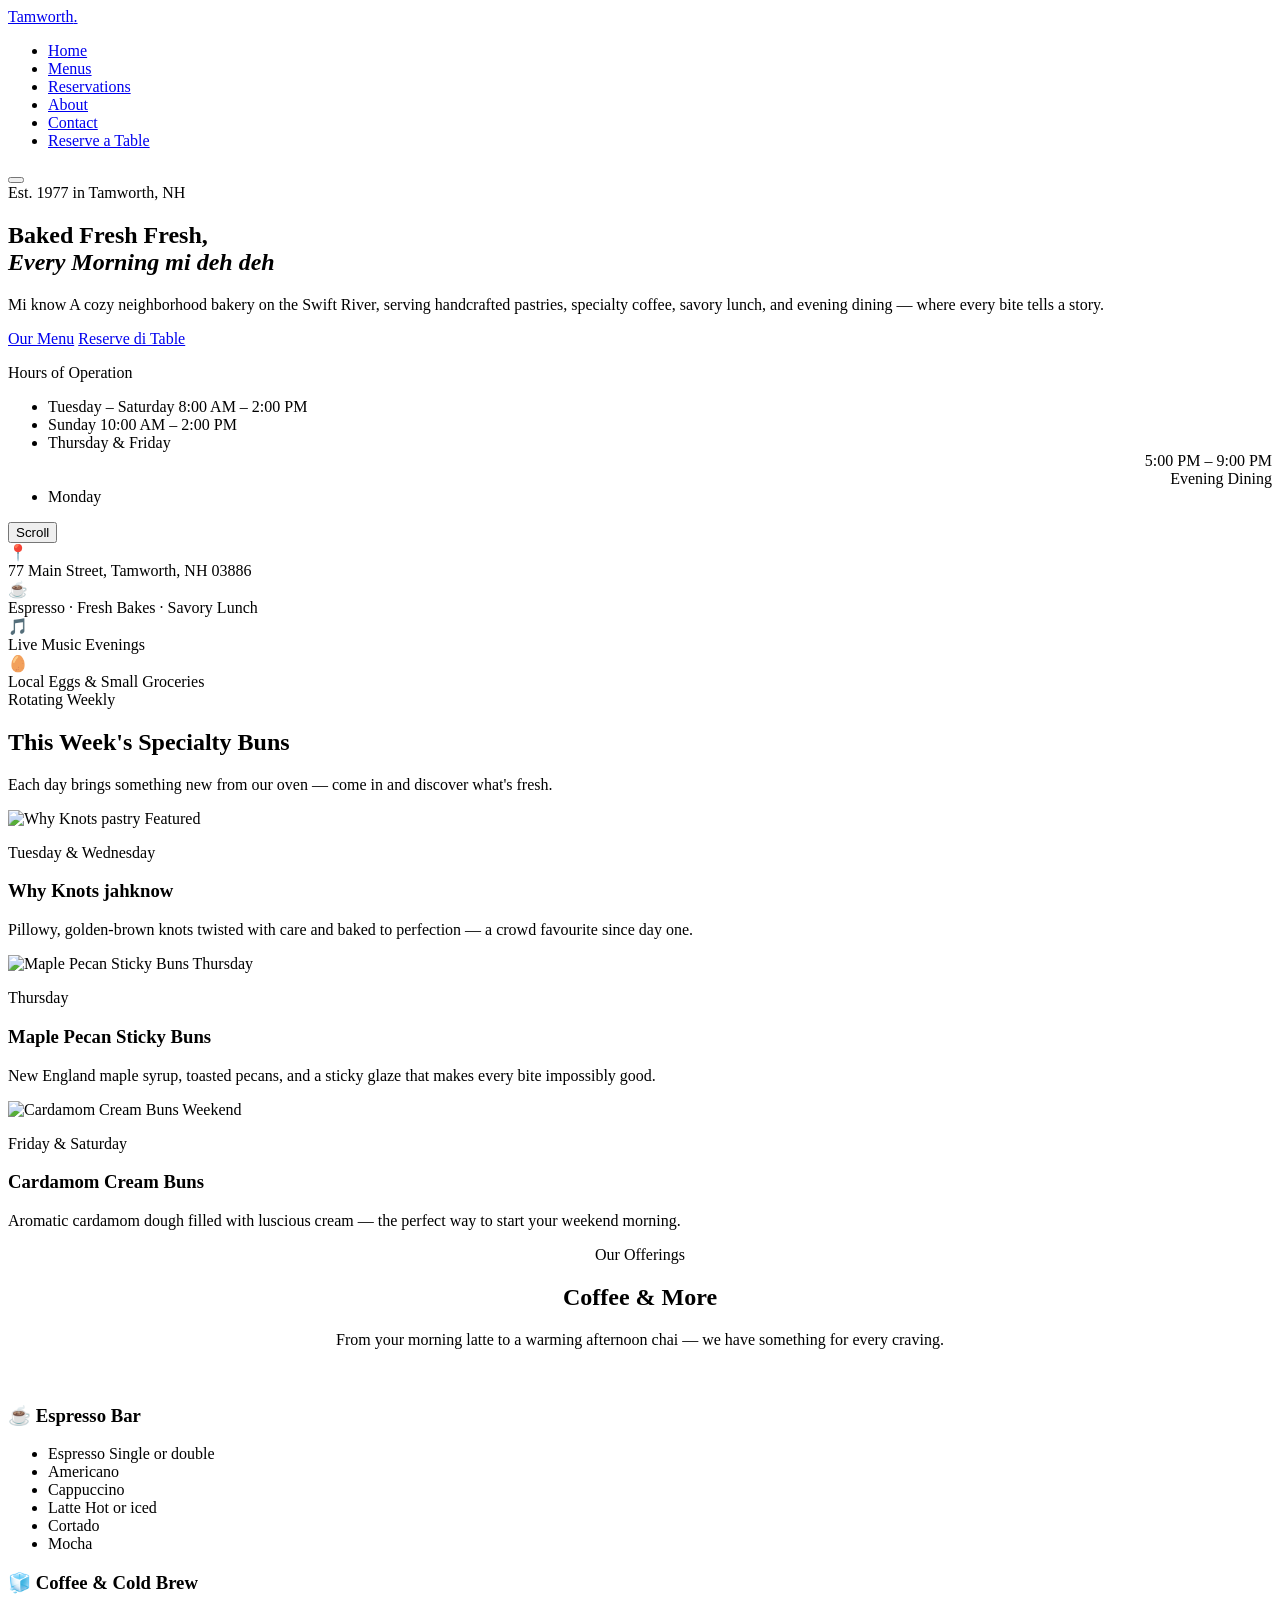
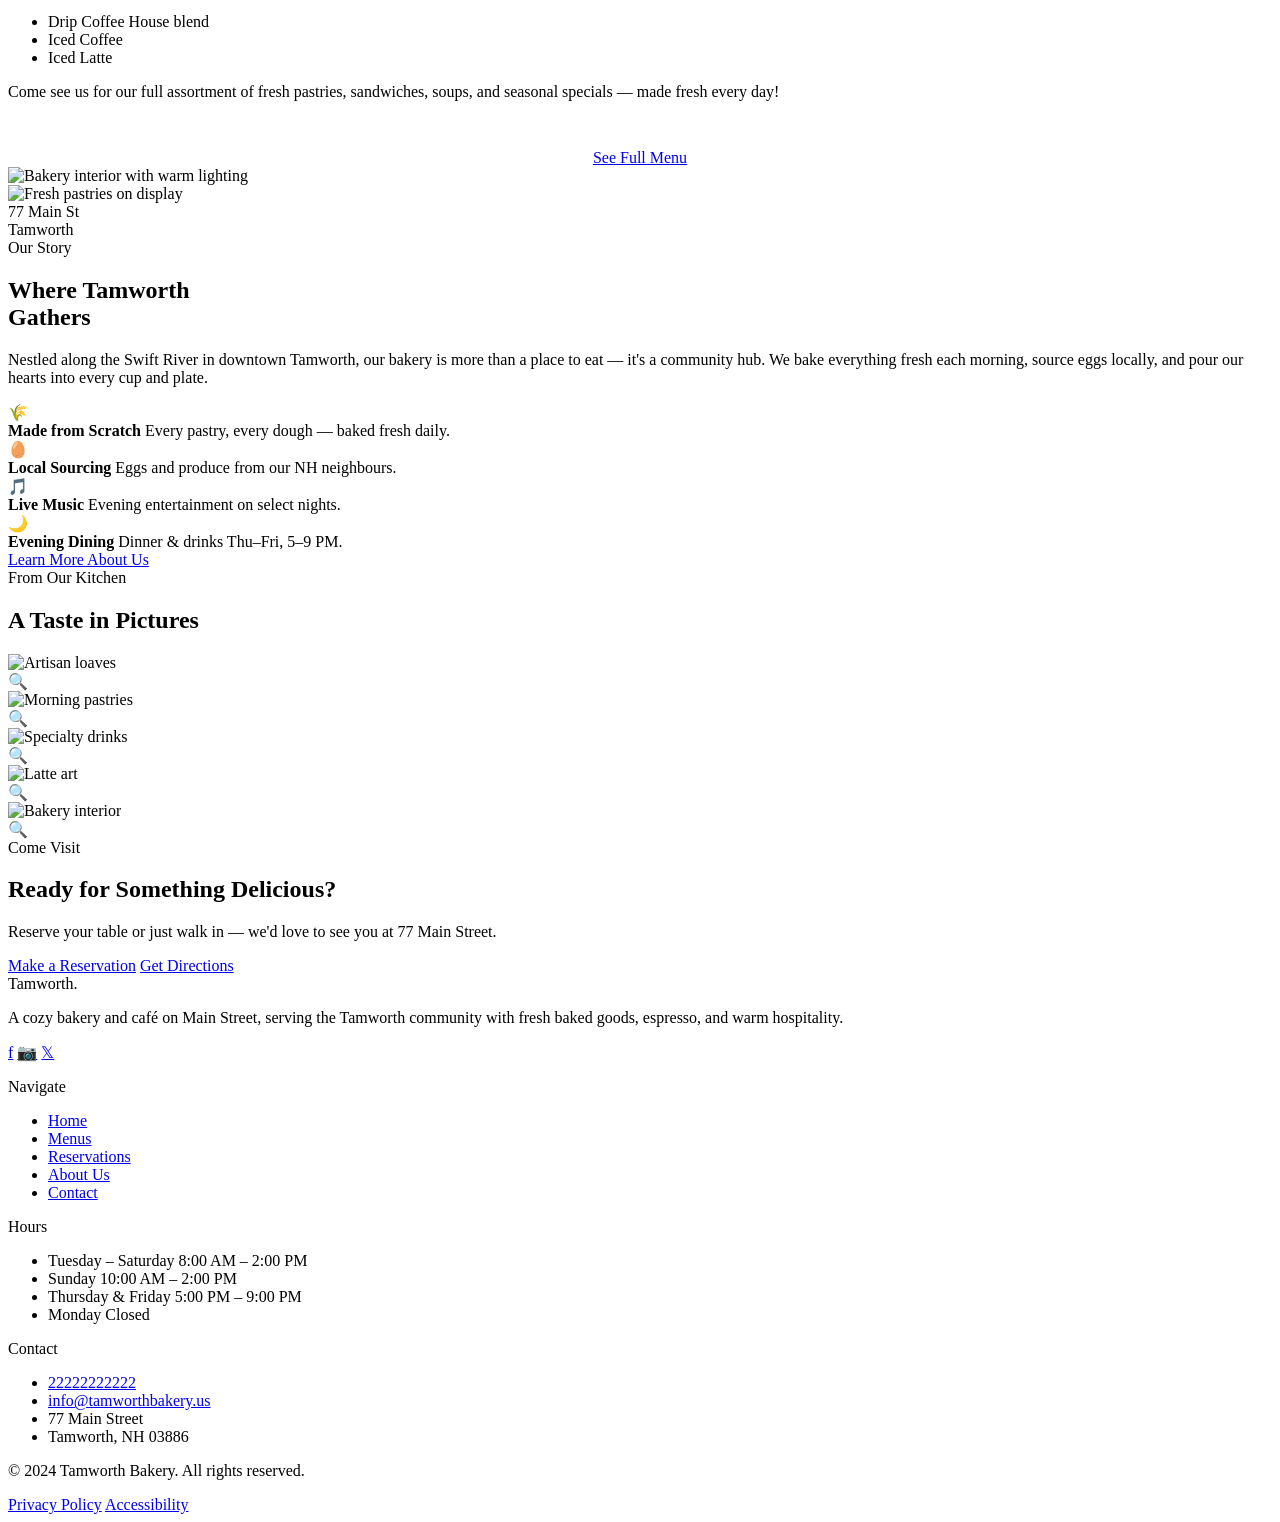
==== index.html @ b8018b5d "Publish 2026-03-13 02:23 UTC" ====
<!DOCTYPE html>
<html lang="en">
<head>
  <meta charset="UTF-8" />
  <meta name="viewport" content="width=device-width, initial-scale=1.0" />
  <meta name="description" content="Fresh baked goods, espresso, and savory lunch in the heart of Tamworth, NH. Open Tue–Sun." />
  <meta name="theme-color" content="#2C1810" />
  <meta property="og:title" content="Tamworth Bakery" />
  <meta property="og:description" content="Fresh baked goods, espresso, and savory lunch in the heart of Tamworth, NH. Open Tue–Sun." />
  <meta property="og:type" content="website" />
  
  <title>Tamworth Bakery — Fresh Baked, Made with Love</title>
  <link rel="stylesheet" href="css/style.css" />
  <style>
    :root {
      --color-primary: #2C1810;
      --color-bg-dark: #2C1810;
      --color-accent: #C8865A;
      --color-accent-light: #C8865A;
    }
  </style>
  <script type="application/ld+json">
  {
    "@context": "https://schema.org",
    "@type": "LocalBusiness",
    "name": "Tamworth Bakery",
    "description": "Fresh baked goods, espresso, and savory lunch in the heart of Tamworth, NH. Open Tue–Sun.",
    "address": {
      "@type": "PostalAddress",
      "streetAddress": "77 Main Street",
      "addressLocality": "Tamworth, NH 03886"
    },
    "telephone": "",
    "email": "info@tamworthbakery.us",
    "url": ""
  }
  </script>
  <link rel="preconnect" href="https://fonts.googleapis.com" />
  <link rel="preconnect" href="https://fonts.gstatic.com" crossorigin />
  
  
</head>
<body>

    <nav class="nav " aria-label="Main navigation">
    <div class="nav-inner">
      <a href="index.html" class="nav-logo">Tamworth<span>.</span></a>
      <ul class="nav-links" role="list">
        <li><a href="index.html"         class="nav-link active">Home</a></li>
        <li><a href="menus.html"         class="nav-link ">Menus</a></li>
        <li><a href="reservations.html"  class="nav-link ">Reservations</a></li>
        <li><a href="about.html"         class="nav-link ">About</a></li>
        <li><a href="contact.html"       class="nav-link ">Contact</a></li>
        <li><a href="reservations.html"  class="nav-link nav-cta">Reserve a Table</a></li>
      </ul>
      <button class="nav-hamburger" aria-label="Toggle menu" aria-expanded="false">
        <span></span><span></span><span></span>
      </button>
    </div>
  </nav>

  

  <!-- ── Hero ── -->
  <section class="hero" aria-label="Welcome">
    <div class="hero-bg" role="img" aria-label="Tamworth Bakery exterior on Main Street" style="background-image:url('/site/tamworth-bakery/images/hero-b66fc95a6263429b82e86c29fcbdac16.jpg')"></div>
    <div class="hero-content">
      <div class="hero-text">
        <div class="hero-eyebrow">
          <span class="hero-eyebrow-line"></span>
          <span class="hero-eyebrow-text">Est. 1977 in Tamworth, NH</span>
        </div>
        <h1 class="hero-title">
          Baked Fresh Fresh,<br><em>Every Morning mi deh deh </em>
        </h1>
        <p class="hero-desc">
          Mi know A cozy neighborhood bakery on the Swift River, serving handcrafted pastries, specialty coffee, savory lunch, and evening dining — where every bite tells a story.
        </p>
        <div class="hero-actions">
          <a href="menus.html" class="btn btn-primary"> Our Menu</a>
          <a href="reservations.html" class="btn btn-light">Reserve di Table</a>
        </div>
      </div>

      <!-- Hours Card -->
      <div class="hero-card">
        <p class="hero-card-title">Hours of Operation</p>
        <ul class="hours-list">
          
          <li class="hours-item">
            <span class="hours-day">Tuesday – Saturday</span>
            
            <span class="hours-time">8:00 AM – 2:00 PM</span>
            
          </li>
          
          <li class="hours-item">
            <span class="hours-day">Sunday</span>
            
            <span class="hours-time">10:00 AM – 2:00 PM</span>
            
          </li>
          
          <li class="hours-item">
            <span class="hours-day">Thursday &amp; Friday</span>
            
            <div style="text-align:right">
              <span class="hours-time">5:00 PM – 9:00 PM</span><br>
              <span class="hours-tag">Evening Dining</span>
            </div>
            
          </li>
          
          <li class="hours-item">
            <span class="hours-day">Monday</span>
            
            <span class="hours-time" style="color:rgba(255,255,255,.4)">Closed</span>
            
          </li>
          
        </ul>
      </div>
    </div>

    <button class="hero-scroll" aria-label="Scroll down">
      <span class="hero-scroll-line"></span>
      <span>Scroll</span>
    </button>
  </section>

  <!-- ── Info Strip ── -->
  <div class="about-strip" id="about-strip">
    <div class="about-strip-inner">
      
      <div class="about-strip-item">
        <div class="about-strip-icon">📍</div>
        <span>77 Main Street, Tamworth, NH 03886</span>
      </div>
      <div class="about-strip-divider"></div>
      
      <div class="about-strip-item">
        <div class="about-strip-icon">☕</div>
        <span>Espresso · Fresh Bakes · Savory Lunch</span>
      </div>
      <div class="about-strip-divider"></div>
      
      <div class="about-strip-item">
        <div class="about-strip-icon">🎵</div>
        <span>Live Music Evenings</span>
      </div>
      <div class="about-strip-divider"></div>
      
      <div class="about-strip-item">
        <div class="about-strip-icon">🥚</div>
        <span>Local Eggs &amp; Small Groceries</span>
      </div>
      
      
    </div>
  </div>

  <!-- ── Weekly Specials ── -->
  <section class="section specials">
    <div class="container">
      <div class="specials-header fade-up">
        <span class="section-label">Rotating Weekly</span>
        <h2 class="section-title">This Week's Specialty Buns</h2>
        <p class="section-subtitle">Each day brings something new from our oven — come in and discover what's fresh.</p>
      </div>
      <div class="specials-grid">
        
        <div class="special-card fade-up delay-1">
          <div class="special-card-img">
            <img
              src="images/gallery2.jpg"
              alt="Why Knots pastry"
              loading="lazy"
            />
            <span class="special-card-tag">Featured</span>
          </div>
          <div class="special-card-body">
            <p class="special-card-day">Tuesday &amp; Wednesday</p>
            <h3 class="special-card-name">Why Knots jahknow</h3>
            <p class="special-card-desc">Pillowy, golden-brown knots twisted with care and baked to perfection — a crowd favourite since day one.</p>
          </div>
        </div>
        
        <div class="special-card fade-up delay-2">
          <div class="special-card-img">
            <img
              src="images/gallery3.jpg"
              alt="Maple Pecan Sticky Buns"
              loading="lazy"
            />
            <span class="special-card-tag">Thursday</span>
          </div>
          <div class="special-card-body">
            <p class="special-card-day">Thursday</p>
            <h3 class="special-card-name">Maple Pecan Sticky Buns</h3>
            <p class="special-card-desc">New England maple syrup, toasted pecans, and a sticky glaze that makes every bite impossibly good.</p>
          </div>
        </div>
        
        <div class="special-card fade-up delay-3">
          <div class="special-card-img">
            <img
              src="images/gallery4.jpg"
              alt="Cardamom Cream Buns"
              loading="lazy"
            />
            <span class="special-card-tag">Weekend</span>
          </div>
          <div class="special-card-body">
            <p class="special-card-day">Friday &amp; Saturday</p>
            <h3 class="special-card-name">Cardamom Cream Buns</h3>
            <p class="special-card-desc">Aromatic cardamom dough filled with luscious cream — the perfect way to start your weekend morning.</p>
          </div>
        </div>
        
      </div>
    </div>
  </section>

  <!-- ── Menu Preview ── -->
  <section class="section menu-section">
    <div class="container">
      <div class="fade-up" style="text-align:center;margin-bottom:56px">
        <span class="section-label">Our Offerings</span>
        <h2 class="section-title">Coffee &amp; More</h2>
        <p class="section-subtitle" style="margin:0 auto">From your morning latte to a warming afternoon chai — we have something for every craving.</p>
      </div>
      <div class="menu-grid">
        
        <div class="fade-up delay-1">
          <h3 class="menu-col-title">☕ Espresso Bar</h3>
          <ul class="menu-items">
            
            <li class="menu-item">
              <span class="menu-item-dot"></span>
              <span class="menu-item-name">Espresso</span>
              <span class="menu-item-note">Single or double</span>
            </li>
            
            <li class="menu-item">
              <span class="menu-item-dot"></span>
              <span class="menu-item-name">Americano</span>
              
            </li>
            
            <li class="menu-item">
              <span class="menu-item-dot"></span>
              <span class="menu-item-name">Cappuccino</span>
              
            </li>
            
            <li class="menu-item">
              <span class="menu-item-dot"></span>
              <span class="menu-item-name">Latte</span>
              <span class="menu-item-note">Hot or iced</span>
            </li>
            
            <li class="menu-item">
              <span class="menu-item-dot"></span>
              <span class="menu-item-name">Cortado</span>
              
            </li>
            
            <li class="menu-item">
              <span class="menu-item-dot"></span>
              <span class="menu-item-name">Mocha</span>
              
            </li>
            
          </ul>
          
        </div>
        
        <div class="fade-up delay-2">
          <h3 class="menu-col-title">🧊 Coffee &amp; Cold Brew</h3>
          <ul class="menu-items">
            
            <li class="menu-item">
              <span class="menu-item-dot"></span>
              <span class="menu-item-name">Drip Coffee</span>
              <span class="menu-item-note">House blend</span>
            </li>
            
            <li class="menu-item">
              <span class="menu-item-dot"></span>
              <span class="menu-item-name">Iced Coffee</span>
              
            </li>
            
            <li class="menu-item">
              <span class="menu-item-dot"></span>
              <span class="menu-item-name">Iced Latte</span>
              
            </li>
            
          </ul>
          
          <div class="menu-note">
            Come see us for our full assortment of fresh pastries, sandwiches, soups, and seasonal specials — made fresh every day!
          </div>
          
        </div>
        
      </div>
      <div style="text-align:center;margin-top:48px" class="fade-up">
        <a href="menus.html" class="btn btn-outline">See Full Menu</a>
      </div>
    </div>
  </section>

  <!-- ── About Preview ── -->
  <section class="section about-section">
    <div class="container">
      <div class="about-layout">
        <div class="about-images fade-up">
          <div class="about-img-main">
            <img
              src="images/about_hero.jpg"
              alt="Bakery interior with warm lighting"
              loading="lazy"
            />
          </div>
          <div class="about-img-secondary">
            <img
              src="images/menus_hero.jpg"
              alt="Fresh pastries on display"
              loading="lazy"
            />
          </div>
          <div class="about-img-badge" aria-hidden="true">
            <span class="about-img-badge-num">77</span>
            <span class="about-img-badge-text">Main St<br>Tamworth</span>
          </div>
        </div>

        <div class="about-text fade-up delay-2">
          <span class="section-label">Our Story</span>
          <h2 class="section-title">Where Tamworth<br>Gathers</h2>
          <p class="section-subtitle">
            Nestled along the Swift River in downtown Tamworth, our bakery is more than a place to eat — it's a community hub. We bake everything fresh each morning, source eggs locally, and pour our hearts into every cup and plate.
          </p>
          <div class="about-features">
            <div class="about-feature">
              <div class="about-feature-icon">🌾</div>
              <div class="about-feature-text">
                <strong>Made from Scratch</strong>
                Every pastry, every dough — baked fresh daily.
              </div>
            </div>
            <div class="about-feature">
              <div class="about-feature-icon">🥚</div>
              <div class="about-feature-text">
                <strong>Local Sourcing</strong>
                Eggs and produce from our NH neighbours.
              </div>
            </div>
            <div class="about-feature">
              <div class="about-feature-icon">🎵</div>
              <div class="about-feature-text">
                <strong>Live Music</strong>
                Evening entertainment on select nights.
              </div>
            </div>
            <div class="about-feature">
              <div class="about-feature-icon">🌙</div>
              <div class="about-feature-text">
                <strong>Evening Dining</strong>
                Dinner &amp; drinks Thu–Fri, 5–9 PM.
              </div>
            </div>
          </div>
          <a href="about.html" class="btn btn-primary">Learn More About Us</a>
        </div>
      </div>
    </div>
  </section>

  <!-- ── Gallery ── -->
  <section class="gallery-section">
    <div class="container">
      <div class="gallery-header fade-up">
        <span class="section-label">From Our Kitchen</span>
        <h2 class="section-title">A Taste in Pictures</h2>
      </div>
      <div class="gallery-grid fade-up delay-1">
        
        <div class="gallery-item">
          <img src="images/hero.jpg" alt="Artisan loaves" loading="lazy" />
          <div class="gallery-item-overlay">🔍</div>
        </div>
        
        <div class="gallery-item">
          <img src="images/gallery1.jpg" alt="Morning pastries" loading="lazy" />
          <div class="gallery-item-overlay">🔍</div>
        </div>
        
        <div class="gallery-item">
          <img src="images/gallery5.jpg" alt="Specialty drinks" loading="lazy" />
          <div class="gallery-item-overlay">🔍</div>
        </div>
        
        <div class="gallery-item">
          <img src="images/gallery6.jpg" alt="Latte art" loading="lazy" />
          <div class="gallery-item-overlay">🔍</div>
        </div>
        
        <div class="gallery-item">
          <img src="images/about_hero.jpg" alt="Bakery interior" loading="lazy" />
          <div class="gallery-item-overlay">🔍</div>
        </div>
        
      </div>
    </div>
  </section>

  <!-- ── CTA Banner ── -->
  <section class="cta-banner">
    <div class="container cta-banner-inner">
      <span class="section-label">Come Visit</span>
      <h2 class="cta-banner-title">Ready for Something Delicious?</h2>
      <p class="cta-banner-sub">Reserve your table or just walk in — we'd love to see you at 77 Main Street.</p>
      <div class="cta-actions">
        <a href="reservations.html" class="btn btn-primary">Make a Reservation</a>
        <a href="contact.html" class="btn btn-light">Get Directions</a>
      </div>
    </div>
  </section>



    <footer class="footer" aria-label="Site footer">
    <div class="container">
      <div class="footer-grid">
        <div class="footer-brand">
          <div class="footer-logo">Tamworth<span>.</span></div>
          <p class="footer-tagline">A cozy bakery and café on Main Street, serving the Tamworth community with fresh baked goods, espresso, and warm hospitality.</p>
          <div class="social-links">
            <a href="#" class="social-link" aria-label="Facebook">f</a>
            <a href="#" class="social-link" aria-label="Instagram">📷</a>
            <a href="#" class="social-link" aria-label="Twitter/X">𝕏</a>
          </div>
        </div>
        <div>
          <p class="footer-col-title">Navigate</p>
          <ul class="footer-links">
            <li><a href="index.html"       class="footer-link">Home</a></li>
            <li><a href="menus.html"       class="footer-link">Menus</a></li>
            <li><a href="reservations.html" class="footer-link">Reservations</a></li>
            <li><a href="about.html"       class="footer-link">About Us</a></li>
            <li><a href="contact.html"     class="footer-link">Contact</a></li>
          </ul>
        </div>
        <div>
          <p class="footer-col-title">Hours</p>
          <ul class="footer-hours-list">
            
            <li class="footer-hours-item">
              <span class="footer-hours-day">Tuesday – Saturday</span>
              <span class="footer-hours-time">8:00 AM – 2:00 PM</span>
            </li>
            
            <li class="footer-hours-item">
              <span class="footer-hours-day">Sunday</span>
              <span class="footer-hours-time">10:00 AM – 2:00 PM</span>
            </li>
            
            <li class="footer-hours-item">
              <span class="footer-hours-day">Thursday &amp; Friday</span>
              <span class="footer-hours-time">5:00 PM – 9:00 PM</span>
            </li>
            
            <li class="footer-hours-item">
              <span class="footer-hours-day">Monday</span>
              <span class="footer-hours-time">Closed</span>
            </li>
            
          </ul>
        </div>
        <div>
          <p class="footer-col-title">Contact</p>
          <ul class="footer-links">
            <li><a href="tel:" class="footer-link">22222222222</a></li>
            <li><a href="mailto:info@tamworthbakery.us" class="footer-link">info@tamworthbakery.us</a></li>
            <li><span class="footer-link" style="cursor:default">77 Main Street</span></li>
            <li><span class="footer-link" style="cursor:default">Tamworth, NH 03886</span></li>
          </ul>
        </div>
      </div>
      <div class="footer-bottom">
        <p class="footer-copy">&copy; 2024 Tamworth Bakery. All rights reserved.</p>
        <div class="footer-bottom-links">
          <a href="#" class="footer-bottom-link">Privacy Policy</a>
          <a href="#" class="footer-bottom-link">Accessibility</a>
        </div>
      </div>
    </div>
  </footer>

  <script src="js/main.js" defer></script>
</body>
</html>
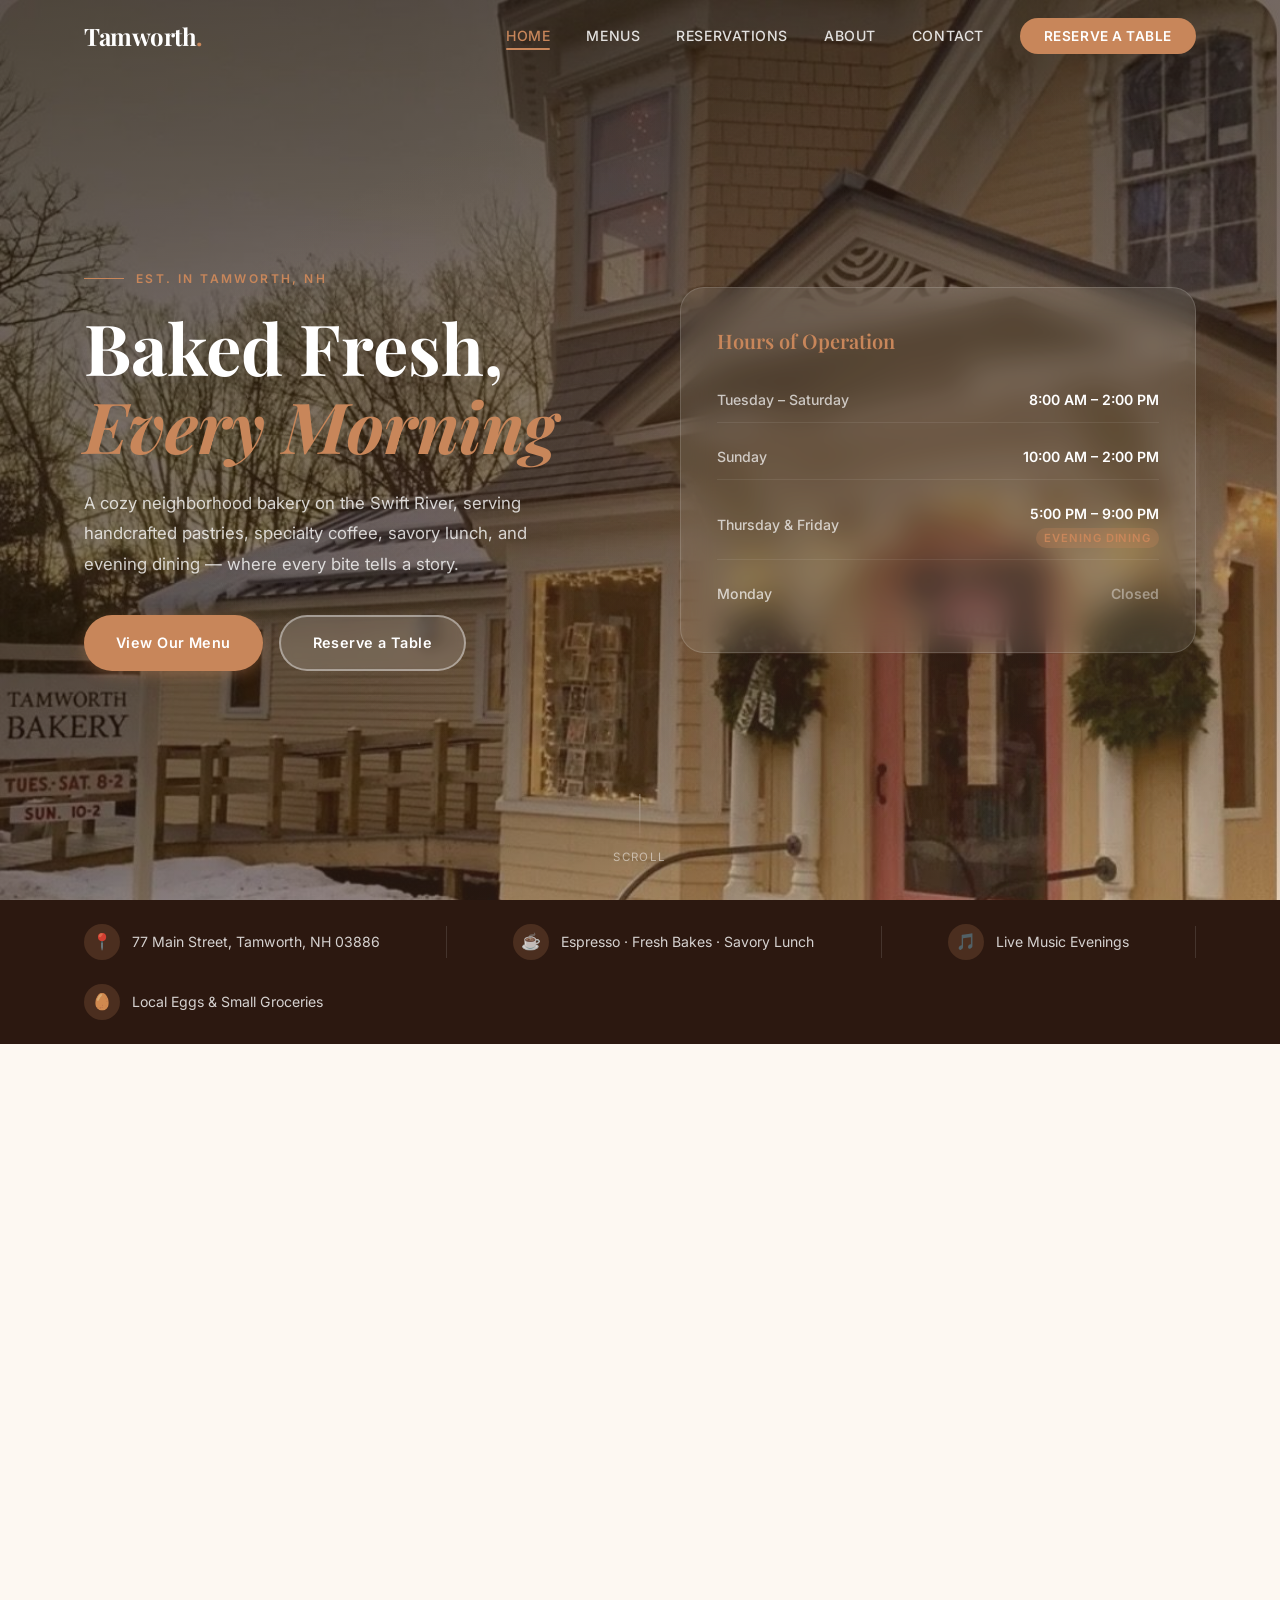
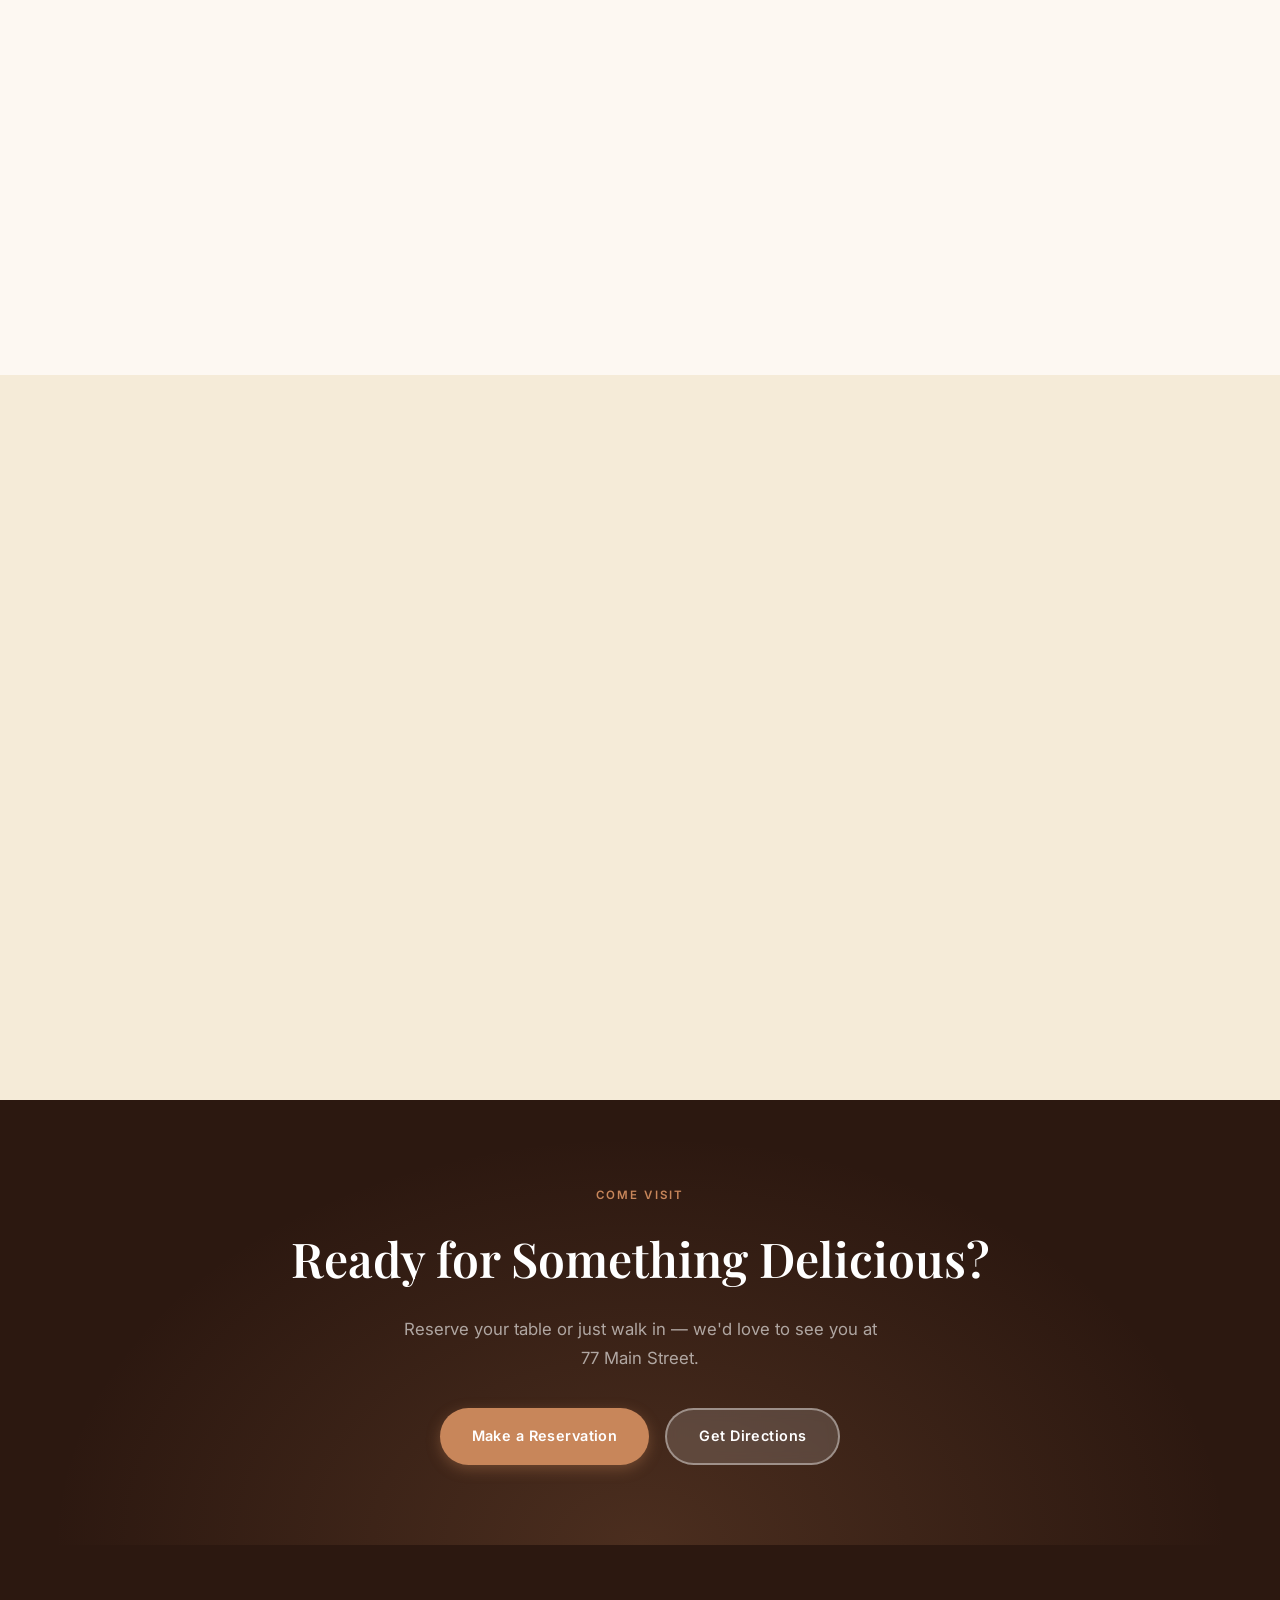
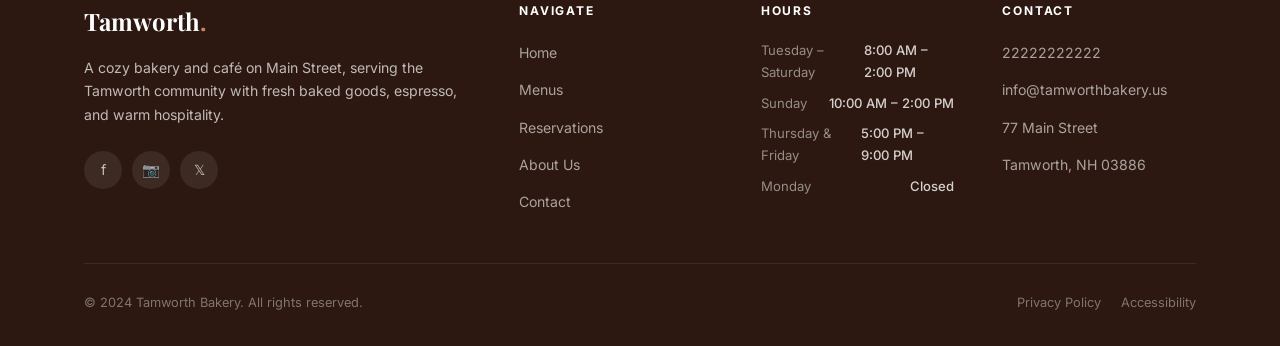
==== commit 4f3e874a: "Publish 2026-03-13 05:23 UTC" ====
--- a/index.html
+++ b/index.html
@@ -64,22 +64,23 @@
 
   <!-- ── Hero ── -->
   <section class="hero" aria-label="Welcome">
-    <div class="hero-bg" role="img" aria-label="Tamworth Bakery exterior on Main Street" style="background-image:url('/site/tamworth-bakery/images/hero-b66fc95a6263429b82e86c29fcbdac16.jpg')"></div>
+    
+    <div class="hero-bg" role="img" aria-label="Tamworth Bakery exterior on Main Street" style="background:linear-gradient(160deg,rgba(30,18,12,.72) 0%,rgba(44,24,16,.55) 60%,rgba(200,134,90,.25) 100%),url('images/hero-9c09d8d42176449a96978a2041292e0f.jpg') top left/cover no-repeat;"></div>
     <div class="hero-content">
       <div class="hero-text">
         <div class="hero-eyebrow">
           <span class="hero-eyebrow-line"></span>
-          <span class="hero-eyebrow-text">Est. 1977 in Tamworth, NH</span>
+          <span class="hero-eyebrow-text">Est. in Tamworth, NH</span>
         </div>
         <h1 class="hero-title">
-          Baked Fresh Fresh,<br><em>Every Morning mi deh deh </em>
+          Baked Fresh,<br><em>Every Morning</em>
         </h1>
         <p class="hero-desc">
-          Mi know A cozy neighborhood bakery on the Swift River, serving handcrafted pastries, specialty coffee, savory lunch, and evening dining — where every bite tells a story.
+          A cozy neighborhood bakery on the Swift River, serving handcrafted pastries, specialty coffee, savory lunch, and evening dining — where every bite tells a story.
         </p>
         <div class="hero-actions">
-          <a href="menus.html" class="btn btn-primary"> Our Menu</a>
-          <a href="reservations.html" class="btn btn-light">Reserve di Table</a>
+          <a href="menus.html" class="btn btn-primary">View Our Menu</a>
+          <a href="reservations.html" class="btn btn-light">Reserve a Table</a>
         </div>
       </div>
 
--- a/css/style.css
+++ b/css/style.css
@@ -0,0 +1,1151 @@
+/* ============================================
+   Tamworth Bakery — Professional Stylesheet
+   Developer: 1yr exp | Responsive + Accessible
+   ============================================ */
+
+@import url('https://fonts.googleapis.com/css2?family=Playfair+Display:ital,wght@0,400;0,500;0,600;0,700;1,400;1,500&family=Inter:wght@300;400;500;600&family=Lato:wght@300;400;700&display=swap');
+
+/* ── CSS Custom Properties ── */
+:root {
+  --color-primary:    #2C1810;
+  --color-accent:     #C8865A;
+  --color-accent-light: #E8A87C;
+  --color-bg:         #FDF8F2;
+  --color-bg-warm:    #F5EBD8;
+  --color-bg-dark:    #1E120C;
+  --color-text:       #3D2B1F;
+  --color-text-muted: #7A5C4A;
+  --color-white:      #FFFFFF;
+  --color-border:     #E8D8C4;
+
+  --font-serif:  'Playfair Display', Georgia, serif;
+  --font-sans:   'Inter', 'Lato', sans-serif;
+
+  --shadow-sm:  0 1px 3px rgba(44,24,16,.08);
+  --shadow-md:  0 4px 16px rgba(44,24,16,.12);
+  --shadow-lg:  0 12px 40px rgba(44,24,16,.18);
+
+  --radius-sm:  6px;
+  --radius-md:  12px;
+  --radius-lg:  24px;
+
+  --transition: 0.28s cubic-bezier(0.4, 0, 0.2, 1);
+
+  --max-width:  1160px;
+  --nav-height: 72px;
+}
+
+/* ── Reset & Base ── */
+*, *::before, *::after { box-sizing: border-box; margin: 0; padding: 0; }
+
+html {
+  scroll-behavior: smooth;
+  font-size: 16px;
+  -webkit-text-size-adjust: 100%;
+}
+
+body {
+  font-family: var(--font-sans);
+  background: var(--color-bg);
+  color: var(--color-text);
+  line-height: 1.7;
+  overflow-x: hidden;
+}
+
+img { display: block; max-width: 100%; height: auto; }
+a  { color: inherit; text-decoration: none; }
+ul { list-style: none; }
+button { font-family: inherit; cursor: pointer; border: none; background: none; }
+
+/* ── Utility ── */
+.container {
+  max-width: var(--max-width);
+  margin: 0 auto;
+  padding: 0 24px;
+}
+
+.section-label {
+  display: inline-block;
+  font-family: var(--font-sans);
+  font-size: 0.72rem;
+  font-weight: 600;
+  letter-spacing: 0.18em;
+  text-transform: uppercase;
+  color: var(--color-accent);
+  margin-bottom: 12px;
+}
+
+.section-title {
+  font-family: var(--font-serif);
+  font-size: clamp(2rem, 4vw, 3rem);
+  font-weight: 600;
+  color: var(--color-primary);
+  line-height: 1.2;
+  margin-bottom: 20px;
+}
+
+.section-subtitle {
+  font-size: 1.05rem;
+  color: var(--color-text-muted);
+  max-width: 560px;
+  line-height: 1.75;
+}
+
+.btn {
+  display: inline-flex;
+  align-items: center;
+  gap: 8px;
+  padding: 14px 32px;
+  border-radius: 100px;
+  font-size: 0.9rem;
+  font-weight: 600;
+  letter-spacing: 0.03em;
+  transition: var(--transition);
+  cursor: pointer;
+}
+
+.btn-primary {
+  background: var(--color-accent);
+  color: var(--color-white);
+  box-shadow: 0 4px 14px rgba(200,134,90,.35);
+}
+.btn-primary:hover {
+  background: #b5723e;
+  transform: translateY(-2px);
+  box-shadow: 0 8px 24px rgba(200,134,90,.42);
+}
+
+.btn-outline {
+  background: transparent;
+  color: var(--color-primary);
+  border: 2px solid var(--color-primary);
+}
+.btn-outline:hover {
+  background: var(--color-primary);
+  color: var(--color-white);
+  transform: translateY(-2px);
+}
+
+.btn-light {
+  background: rgba(255,255,255,.15);
+  color: var(--color-white);
+  border: 2px solid rgba(255,255,255,.4);
+  backdrop-filter: blur(6px);
+}
+.btn-light:hover {
+  background: var(--color-white);
+  color: var(--color-primary);
+  transform: translateY(-2px);
+}
+
+/* ── Navigation ── */
+.nav {
+  position: fixed;
+  top: 0; left: 0; right: 0;
+  z-index: 1000;
+  height: var(--nav-height);
+  transition: var(--transition);
+}
+
+.nav.scrolled {
+  background: rgba(253,248,242,.96);
+  backdrop-filter: blur(12px);
+  -webkit-backdrop-filter: blur(12px);
+  box-shadow: var(--shadow-sm);
+}
+
+.nav-inner {
+  max-width: var(--max-width);
+  margin: 0 auto;
+  padding: 0 24px;
+  height: 100%;
+  display: flex;
+  align-items: center;
+  justify-content: space-between;
+}
+
+.nav-logo {
+  font-family: var(--font-serif);
+  font-size: 1.5rem;
+  font-weight: 700;
+  color: var(--color-white);
+  transition: var(--transition);
+  letter-spacing: -0.02em;
+}
+.nav.scrolled .nav-logo { color: var(--color-primary); }
+
+.nav-logo span {
+  color: var(--color-accent);
+}
+
+.nav-links {
+  display: flex;
+  align-items: center;
+  gap: 36px;
+}
+
+.nav-link {
+  font-size: 0.88rem;
+  font-weight: 500;
+  letter-spacing: 0.04em;
+  color: rgba(255,255,255,.85);
+  text-transform: uppercase;
+  position: relative;
+  padding: 4px 0;
+  transition: var(--transition);
+}
+.nav.scrolled .nav-link { color: var(--color-text-muted); }
+
+.nav-link::after {
+  content: '';
+  position: absolute;
+  bottom: -2px; left: 0;
+  width: 0; height: 2px;
+  background: var(--color-accent);
+  transition: var(--transition);
+  border-radius: 2px;
+}
+.nav-link:hover::after,
+.nav-link.active::after { width: 100%; }
+.nav-link:hover,
+.nav-link.active { color: var(--color-accent); }
+.nav.scrolled .nav-link:hover,
+.nav.scrolled .nav-link.active { color: var(--color-accent); }
+
+.nav-cta {
+  padding: 10px 24px;
+  background: var(--color-accent);
+  color: var(--color-white) !important;
+  border-radius: 100px;
+  font-size: 0.85rem;
+  font-weight: 600;
+  transition: var(--transition);
+}
+.nav-cta:hover { background: #b5723e; }
+.nav-cta::after { display: none; }
+
+/* Mobile menu */
+.nav-hamburger {
+  display: none;
+  flex-direction: column;
+  gap: 5px;
+  padding: 8px;
+  cursor: pointer;
+}
+.nav-hamburger span {
+  display: block;
+  width: 24px; height: 2px;
+  background: var(--color-white);
+  border-radius: 2px;
+  transition: var(--transition);
+}
+.nav.scrolled .nav-hamburger span { background: var(--color-primary); }
+
+/* ── Hero ── */
+.hero {
+  position: relative;
+  min-height: 100vh;
+  display: flex;
+  align-items: center;
+  overflow: hidden;
+}
+
+.hero-bg {
+  position: absolute;
+  inset: 0;
+  background:
+    linear-gradient(160deg, rgba(30,18,12,.72) 0%, rgba(44,24,16,.55) 60%, rgba(200,134,90,.25) 100%),
+    url('../images/hero.jpg') center/cover no-repeat;
+}
+
+.hero-bg::after {
+  content: '';
+  position: absolute;
+  inset: 0;
+  background: radial-gradient(ellipse at 70% 50%, rgba(200,134,90,.12) 0%, transparent 60%);
+}
+
+.hero-content {
+  position: relative;
+  z-index: 1;
+  max-width: var(--max-width);
+  margin: 0 auto;
+  padding: 120px 24px 80px;
+  display: grid;
+  grid-template-columns: 1fr 1fr;
+  align-items: center;
+  gap: 80px;
+  width: 100%;
+}
+
+.hero-eyebrow {
+  display: flex;
+  align-items: center;
+  gap: 12px;
+  margin-bottom: 20px;
+}
+.hero-eyebrow-line {
+  width: 40px; height: 1px;
+  background: var(--color-accent-light);
+}
+.hero-eyebrow-text {
+  font-size: 0.75rem;
+  font-weight: 600;
+  letter-spacing: 0.2em;
+  text-transform: uppercase;
+  color: var(--color-accent-light);
+}
+
+.hero-title {
+  font-family: var(--font-serif);
+  font-size: clamp(2.8rem, 6vw, 4.4rem);
+  font-weight: 700;
+  color: var(--color-white);
+  line-height: 1.1;
+  margin-bottom: 24px;
+}
+.hero-title em {
+  font-style: italic;
+  color: var(--color-accent-light);
+}
+
+.hero-desc {
+  font-size: 1.05rem;
+  color: rgba(255,255,255,.78);
+  line-height: 1.8;
+  margin-bottom: 36px;
+  max-width: 480px;
+}
+
+.hero-actions {
+  display: flex;
+  gap: 16px;
+  flex-wrap: wrap;
+}
+
+.hero-card {
+  background: rgba(253,248,242,.1);
+  backdrop-filter: blur(16px);
+  -webkit-backdrop-filter: blur(16px);
+  border: 1px solid rgba(255,255,255,.15);
+  border-radius: var(--radius-lg);
+  padding: 36px;
+  color: var(--color-white);
+}
+
+.hero-card-title {
+  font-family: var(--font-serif);
+  font-size: 1.25rem;
+  font-weight: 600;
+  margin-bottom: 20px;
+  color: var(--color-accent-light);
+}
+
+.hours-list { display: flex; flex-direction: column; gap: 12px; }
+.hours-item {
+  display: flex;
+  justify-content: space-between;
+  align-items: center;
+  gap: 16px;
+  padding: 10px 0;
+  border-bottom: 1px solid rgba(255,255,255,.08);
+  font-size: 0.88rem;
+}
+.hours-item:last-child { border-bottom: none; }
+.hours-day { font-weight: 500; color: rgba(255,255,255,.7); }
+.hours-time { font-weight: 600; color: var(--color-white); }
+.hours-tag {
+  font-size: 0.7rem;
+  font-weight: 600;
+  letter-spacing: 0.08em;
+  padding: 3px 8px;
+  border-radius: 100px;
+  background: rgba(200,134,90,.3);
+  color: var(--color-accent-light);
+  text-transform: uppercase;
+}
+
+.hero-scroll {
+  position: absolute;
+  bottom: 36px;
+  left: 50%;
+  transform: translateX(-50%);
+  display: flex;
+  flex-direction: column;
+  align-items: center;
+  gap: 8px;
+  color: rgba(255,255,255,.5);
+  font-size: 0.72rem;
+  letter-spacing: 0.12em;
+  text-transform: uppercase;
+  cursor: pointer;
+  transition: var(--transition);
+}
+.hero-scroll:hover { color: rgba(255,255,255,.8); }
+.hero-scroll-line {
+  width: 1px;
+  height: 48px;
+  background: linear-gradient(to bottom, rgba(255,255,255,.4), transparent);
+  animation: scrollPulse 2s ease-in-out infinite;
+}
+
+@keyframes scrollPulse {
+  0%, 100% { opacity: 0.4; transform: scaleY(1); }
+  50% { opacity: 1; transform: scaleY(1.2); }
+}
+
+/* ── About Strip ── */
+.about-strip {
+  background: var(--color-primary);
+  padding: 24px 0;
+}
+.about-strip-inner {
+  max-width: var(--max-width);
+  margin: 0 auto;
+  padding: 0 24px;
+  display: flex;
+  align-items: center;
+  justify-content: space-between;
+  gap: 24px;
+  flex-wrap: wrap;
+}
+.about-strip-item {
+  display: flex;
+  align-items: center;
+  gap: 12px;
+  color: rgba(255,255,255,.8);
+  font-size: 0.88rem;
+}
+.about-strip-icon {
+  width: 36px; height: 36px;
+  background: rgba(200,134,90,.2);
+  border-radius: 50%;
+  display: flex;
+  align-items: center;
+  justify-content: center;
+  font-size: 1rem;
+  flex-shrink: 0;
+}
+.about-strip-divider {
+  width: 1px; height: 32px;
+  background: rgba(255,255,255,.12);
+}
+
+/* ── Section Layout ── */
+.section { padding: 96px 0; }
+.section-sm { padding: 64px 0; }
+
+/* ── Specials ── */
+.specials { background: var(--color-bg); }
+
+.specials-header {
+  text-align: center;
+  margin-bottom: 60px;
+}
+.specials-header .section-subtitle {
+  margin: 0 auto;
+}
+
+.specials-grid {
+  display: grid;
+  grid-template-columns: repeat(3, 1fr);
+  gap: 28px;
+}
+
+.special-card {
+  background: var(--color-white);
+  border-radius: var(--radius-md);
+  overflow: hidden;
+  box-shadow: var(--shadow-sm);
+  transition: var(--transition);
+  cursor: default;
+  border: 1px solid var(--color-border);
+}
+.special-card:hover {
+  transform: translateY(-6px);
+  box-shadow: var(--shadow-lg);
+}
+
+.special-card-img {
+  height: 200px;
+  overflow: hidden;
+  position: relative;
+}
+.special-card-img img {
+  width: 100%; height: 100%;
+  object-fit: cover;
+  transition: transform 0.5s ease;
+}
+.special-card:hover .special-card-img img {
+  transform: scale(1.06);
+}
+.special-card-tag {
+  position: absolute;
+  top: 14px; left: 14px;
+  background: var(--color-accent);
+  color: var(--color-white);
+  font-size: 0.7rem;
+  font-weight: 700;
+  letter-spacing: 0.1em;
+  text-transform: uppercase;
+  padding: 4px 10px;
+  border-radius: 100px;
+}
+
+.special-card-body { padding: 24px; }
+.special-card-day {
+  font-size: 0.72rem;
+  font-weight: 600;
+  letter-spacing: 0.15em;
+  text-transform: uppercase;
+  color: var(--color-accent);
+  margin-bottom: 8px;
+}
+.special-card-name {
+  font-family: var(--font-serif);
+  font-size: 1.35rem;
+  font-weight: 600;
+  color: var(--color-primary);
+  margin-bottom: 10px;
+}
+.special-card-desc {
+  font-size: 0.88rem;
+  color: var(--color-text-muted);
+  line-height: 1.65;
+}
+
+/* ── Menu Section ── */
+.menu-section { background: var(--color-bg-warm); }
+
+.menu-grid {
+  display: grid;
+  grid-template-columns: 1fr 1fr;
+  gap: 60px;
+  align-items: start;
+}
+
+.menu-col-title {
+  font-family: var(--font-serif);
+  font-size: 1.6rem;
+  font-weight: 600;
+  color: var(--color-primary);
+  margin-bottom: 28px;
+  padding-bottom: 16px;
+  border-bottom: 2px solid var(--color-border);
+  display: flex;
+  align-items: center;
+  gap: 10px;
+}
+
+.menu-items { display: flex; flex-direction: column; gap: 4px; }
+
+.menu-item {
+  display: flex;
+  align-items: center;
+  gap: 12px;
+  padding: 14px 16px;
+  border-radius: var(--radius-sm);
+  transition: var(--transition);
+  cursor: default;
+}
+.menu-item:hover {
+  background: rgba(200,134,90,.08);
+}
+.menu-item-dot {
+  width: 6px; height: 6px;
+  border-radius: 50%;
+  background: var(--color-accent);
+  flex-shrink: 0;
+}
+.menu-item-name {
+  font-size: 0.95rem;
+  font-weight: 500;
+  color: var(--color-text);
+  flex: 1;
+}
+.menu-item-note {
+  font-size: 0.78rem;
+  color: var(--color-text-muted);
+  font-style: italic;
+}
+
+.menu-note {
+  margin-top: 32px;
+  padding: 20px 24px;
+  background: rgba(200,134,90,.1);
+  border-left: 3px solid var(--color-accent);
+  border-radius: 0 var(--radius-sm) var(--radius-sm) 0;
+  font-size: 0.88rem;
+  color: var(--color-text-muted);
+  line-height: 1.7;
+  font-style: italic;
+}
+
+/* ── About Section ── */
+.about-section { background: var(--color-bg); }
+
+.about-layout {
+  display: grid;
+  grid-template-columns: 1fr 1fr;
+  gap: 80px;
+  align-items: center;
+}
+
+.about-images {
+  position: relative;
+  height: 560px;
+}
+.about-img-main {
+  position: absolute;
+  top: 0; left: 0;
+  width: 75%; height: 80%;
+  border-radius: var(--radius-md);
+  overflow: hidden;
+  box-shadow: var(--shadow-lg);
+}
+.about-img-main img {
+  width: 100%; height: 100%;
+  object-fit: cover;
+}
+.about-img-secondary {
+  position: absolute;
+  bottom: 0; right: 0;
+  width: 55%; height: 50%;
+  border-radius: var(--radius-md);
+  overflow: hidden;
+  box-shadow: var(--shadow-lg);
+  border: 4px solid var(--color-white);
+}
+.about-img-secondary img {
+  width: 100%; height: 100%;
+  object-fit: cover;
+}
+.about-img-badge {
+  position: absolute;
+  top: 50%; left: 60%;
+  transform: translate(-50%, -50%);
+  z-index: 1;
+  background: var(--color-accent);
+  color: var(--color-white);
+  width: 100px; height: 100px;
+  border-radius: 50%;
+  display: flex;
+  flex-direction: column;
+  align-items: center;
+  justify-content: center;
+  text-align: center;
+  box-shadow: var(--shadow-md);
+  border: 3px solid var(--color-white);
+}
+.about-img-badge-num {
+  font-family: var(--font-serif);
+  font-size: 1.6rem;
+  font-weight: 700;
+  line-height: 1;
+}
+.about-img-badge-text {
+  font-size: 0.6rem;
+  font-weight: 600;
+  text-transform: uppercase;
+  letter-spacing: 0.06em;
+  opacity: 0.9;
+}
+
+.about-text {}
+.about-text .section-subtitle { margin-bottom: 24px; }
+
+.about-features {
+  display: grid;
+  grid-template-columns: 1fr 1fr;
+  gap: 16px;
+  margin: 32px 0;
+}
+.about-feature {
+  display: flex;
+  align-items: flex-start;
+  gap: 10px;
+}
+.about-feature-icon {
+  width: 36px; height: 36px;
+  background: var(--color-bg-warm);
+  border-radius: var(--radius-sm);
+  display: flex;
+  align-items: center;
+  justify-content: center;
+  font-size: 1rem;
+  flex-shrink: 0;
+  margin-top: 2px;
+}
+.about-feature-text {
+  font-size: 0.88rem;
+  color: var(--color-text-muted);
+  line-height: 1.55;
+}
+.about-feature-text strong {
+  display: block;
+  color: var(--color-primary);
+  font-weight: 600;
+  margin-bottom: 2px;
+}
+
+/* ── Gallery ── */
+.gallery-section { background: var(--color-bg-warm); padding: 64px 0; }
+
+.gallery-header {
+  text-align: center;
+  margin-bottom: 48px;
+}
+
+.gallery-grid {
+  display: grid;
+  grid-template-columns: repeat(4, 1fr);
+  grid-template-rows: 220px 220px;
+  gap: 14px;
+}
+.gallery-item {
+  border-radius: var(--radius-md);
+  overflow: hidden;
+  cursor: pointer;
+  position: relative;
+}
+.gallery-item:first-child {
+  grid-column: span 2;
+  grid-row: span 2;
+}
+.gallery-item img {
+  width: 100%; height: 100%;
+  object-fit: cover;
+  object-position: center center;
+  transition: transform 0.5s ease;
+}
+.gallery-item:hover img { transform: scale(1.06); }
+.gallery-item-overlay {
+  position: absolute;
+  inset: 0;
+  background: rgba(44,24,16,.45);
+  opacity: 0;
+  transition: var(--transition);
+  display: flex;
+  align-items: center;
+  justify-content: center;
+  color: var(--color-white);
+  font-size: 1.6rem;
+}
+.gallery-item:hover .gallery-item-overlay { opacity: 1; }
+
+/* ── Location / Contact ── */
+.contact-section { background: var(--color-bg); }
+
+.contact-layout {
+  display: grid;
+  grid-template-columns: 1fr 1fr;
+  gap: 80px;
+  align-items: start;
+}
+
+.contact-info { }
+.contact-info .section-subtitle { margin-bottom: 36px; }
+
+.contact-cards { display: flex; flex-direction: column; gap: 16px; margin-bottom: 36px; }
+
+.contact-card {
+  display: flex;
+  align-items: flex-start;
+  gap: 16px;
+  padding: 20px;
+  background: var(--color-white);
+  border-radius: var(--radius-md);
+  border: 1px solid var(--color-border);
+  transition: var(--transition);
+}
+.contact-card:hover {
+  box-shadow: var(--shadow-md);
+  border-color: var(--color-accent);
+}
+.contact-card-icon {
+  width: 44px; height: 44px;
+  background: var(--color-bg-warm);
+  border-radius: var(--radius-sm);
+  display: flex;
+  align-items: center;
+  justify-content: center;
+  font-size: 1.1rem;
+  flex-shrink: 0;
+}
+.contact-card-label {
+  font-size: 0.75rem;
+  font-weight: 600;
+  letter-spacing: 0.1em;
+  text-transform: uppercase;
+  color: var(--color-accent);
+  margin-bottom: 4px;
+}
+.contact-card-value {
+  font-size: 0.95rem;
+  font-weight: 500;
+  color: var(--color-primary);
+}
+.contact-card-value a:hover { color: var(--color-accent); }
+
+/* Contact Form */
+.contact-form-wrap {}
+
+.form-title {
+  font-family: var(--font-serif);
+  font-size: 1.6rem;
+  font-weight: 600;
+  color: var(--color-primary);
+  margin-bottom: 28px;
+}
+
+.form-group { margin-bottom: 20px; }
+
+.form-row {
+  display: grid;
+  grid-template-columns: 1fr 1fr;
+  gap: 16px;
+}
+
+label {
+  display: block;
+  font-size: 0.82rem;
+  font-weight: 600;
+  letter-spacing: 0.04em;
+  color: var(--color-text-muted);
+  margin-bottom: 8px;
+  text-transform: uppercase;
+}
+
+input, textarea, select {
+  width: 100%;
+  padding: 13px 16px;
+  font-family: var(--font-sans);
+  font-size: 0.95rem;
+  color: var(--color-text);
+  background: var(--color-white);
+  border: 1.5px solid var(--color-border);
+  border-radius: var(--radius-sm);
+  transition: var(--transition);
+  outline: none;
+}
+input:focus, textarea:focus, select:focus {
+  border-color: var(--color-accent);
+  box-shadow: 0 0 0 3px rgba(200,134,90,.12);
+}
+textarea { resize: vertical; min-height: 120px; }
+
+.form-submit {
+  width: 100%;
+  padding: 15px;
+  background: var(--color-accent);
+  color: var(--color-white);
+  border-radius: var(--radius-sm);
+  font-size: 0.95rem;
+  font-weight: 600;
+  letter-spacing: 0.04em;
+  transition: var(--transition);
+}
+.form-submit:hover {
+  background: #b5723e;
+  transform: translateY(-2px);
+  box-shadow: 0 6px 20px rgba(200,134,90,.35);
+}
+
+.form-success {
+  display: none;
+  text-align: center;
+  padding: 36px;
+  background: rgba(200,134,90,.08);
+  border-radius: var(--radius-md);
+  border: 1px solid rgba(200,134,90,.2);
+}
+.form-success.visible { display: block; }
+.form-success-icon { font-size: 2.5rem; margin-bottom: 12px; }
+.form-success-title {
+  font-family: var(--font-serif);
+  font-size: 1.4rem;
+  font-weight: 600;
+  color: var(--color-primary);
+  margin-bottom: 8px;
+}
+.form-success-text { font-size: 0.9rem; color: var(--color-text-muted); }
+
+/* ── Map ── */
+.map-section { height: 380px; position: relative; overflow: hidden; }
+.map-section iframe {
+  width: 100%; height: 100%;
+  border: 0;
+  filter: saturate(0.7) contrast(1.05);
+}
+.map-pin {
+  position: absolute;
+  top: 50%; left: 50%;
+  transform: translate(-50%, -50%);
+  pointer-events: none;
+}
+
+/* ── CTA Banner ── */
+.cta-banner {
+  background: var(--color-bg-dark);
+  padding: 80px 0;
+  text-align: center;
+  position: relative;
+  overflow: hidden;
+}
+.cta-banner::before {
+  content: '';
+  position: absolute;
+  inset: 0;
+  background: radial-gradient(ellipse at 50% 100%, rgba(200,134,90,.2) 0%, transparent 65%);
+}
+.cta-banner-inner { position: relative; z-index: 1; }
+.cta-banner .section-label { color: var(--color-accent-light); }
+.cta-banner-title {
+  font-family: var(--font-serif);
+  font-size: clamp(2rem, 4vw, 3rem);
+  font-weight: 600;
+  color: var(--color-white);
+  margin-bottom: 16px;
+}
+.cta-banner-sub {
+  font-size: 1.05rem;
+  color: rgba(255,255,255,.6);
+  margin-bottom: 36px;
+  max-width: 480px;
+  margin-left: auto;
+  margin-right: auto;
+}
+.cta-actions { display: flex; gap: 16px; justify-content: center; flex-wrap: wrap; }
+
+/* ── Footer ── */
+.footer {
+  background: var(--color-primary);
+  color: rgba(255,255,255,.7);
+  padding: 56px 0 32px;
+}
+
+.footer-grid {
+  display: grid;
+  grid-template-columns: 2fr 1fr 1fr 1fr;
+  gap: 48px;
+  margin-bottom: 48px;
+}
+
+.footer-brand {}
+.footer-logo {
+  font-family: var(--font-serif);
+  font-size: 1.5rem;
+  font-weight: 700;
+  color: var(--color-white);
+  margin-bottom: 14px;
+}
+.footer-logo span { color: var(--color-accent); }
+.footer-tagline {
+  font-size: 0.88rem;
+  line-height: 1.7;
+  margin-bottom: 24px;
+}
+.social-links { display: flex; gap: 10px; }
+.social-link {
+  width: 38px; height: 38px;
+  background: rgba(255,255,255,.08);
+  border-radius: 50%;
+  display: flex;
+  align-items: center;
+  justify-content: center;
+  font-size: 0.9rem;
+  color: rgba(255,255,255,.7);
+  transition: var(--transition);
+  text-decoration: none;
+}
+.social-link:hover {
+  background: var(--color-accent);
+  color: var(--color-white);
+  transform: translateY(-2px);
+}
+
+.footer-col-title {
+  font-size: 0.75rem;
+  font-weight: 700;
+  letter-spacing: 0.15em;
+  text-transform: uppercase;
+  color: var(--color-white);
+  margin-bottom: 18px;
+}
+.footer-links { display: flex; flex-direction: column; gap: 10px; }
+.footer-link {
+  font-size: 0.88rem;
+  color: rgba(255,255,255,.6);
+  transition: var(--transition);
+}
+.footer-link:hover { color: var(--color-accent); }
+
+.footer-hours-list { display: flex; flex-direction: column; gap: 8px; }
+.footer-hours-item {
+  display: flex;
+  justify-content: space-between;
+  gap: 12px;
+  font-size: 0.82rem;
+}
+.footer-hours-day { color: rgba(255,255,255,.5); }
+.footer-hours-time { color: rgba(255,255,255,.8); font-weight: 500; }
+
+.footer-bottom {
+  border-top: 1px solid rgba(255,255,255,.08);
+  padding-top: 28px;
+  display: flex;
+  align-items: center;
+  justify-content: space-between;
+  flex-wrap: wrap;
+  gap: 12px;
+}
+.footer-copy {
+  font-size: 0.8rem;
+  color: rgba(255,255,255,.4);
+}
+.footer-bottom-links {
+  display: flex;
+  gap: 20px;
+}
+.footer-bottom-link {
+  font-size: 0.8rem;
+  color: rgba(255,255,255,.4);
+  transition: var(--transition);
+}
+.footer-bottom-link:hover { color: var(--color-accent); }
+
+/* ── Page Header ── */
+.page-header {
+  background: var(--color-primary);
+  padding: 140px 0 64px;
+  text-align: center;
+  position: relative;
+  overflow: hidden;
+}
+.page-header::before {
+  content: '';
+  position: absolute;
+  inset: 0;
+  background:
+    radial-gradient(ellipse at 60% 50%, rgba(200,134,90,.18) 0%, transparent 60%),
+    url('../images/gallery1.jpg') center/cover no-repeat;
+  opacity: 0.25;
+}
+.page-header-inner { position: relative; z-index: 1; }
+.page-header-title {
+  font-family: var(--font-serif);
+  font-size: clamp(2.2rem, 5vw, 3.5rem);
+  font-weight: 700;
+  color: var(--color-white);
+  margin-bottom: 12px;
+}
+.page-header-sub {
+  font-size: 1.05rem;
+  color: rgba(255,255,255,.65);
+}
+
+/* ── Reservations ── */
+.reservations-section { background: var(--color-bg); }
+.reservations-layout {
+  display: grid;
+  grid-template-columns: 1fr 1.2fr;
+  gap: 80px;
+  align-items: start;
+}
+.reservation-info {}
+.reservation-info .section-subtitle { margin-bottom: 32px; }
+
+.res-policy {
+  display: flex;
+  flex-direction: column;
+  gap: 16px;
+  margin-top: 32px;
+}
+.res-policy-item {
+  display: flex;
+  align-items: flex-start;
+  gap: 12px;
+  padding: 16px;
+  background: var(--color-bg-warm);
+  border-radius: var(--radius-sm);
+  font-size: 0.88rem;
+  color: var(--color-text-muted);
+  line-height: 1.6;
+}
+.res-policy-icon { font-size: 1.1rem; flex-shrink: 0; margin-top: 1px; }
+
+/* ── Animations ── */
+.fade-up {
+  opacity: 0;
+  transform: translateY(28px);
+  transition: opacity 0.6s ease, transform 0.6s ease;
+}
+.fade-up.visible {
+  opacity: 1;
+  transform: translateY(0);
+}
+.fade-up.delay-1 { transition-delay: 0.1s; }
+.fade-up.delay-2 { transition-delay: 0.2s; }
+.fade-up.delay-3 { transition-delay: 0.3s; }
+.fade-up.delay-4 { transition-delay: 0.4s; }
+
+/* ── Responsive ── */
+@media (max-width: 1024px) {
+  .hero-content { grid-template-columns: 1fr; gap: 40px; max-width: 660px; }
+  .hero-card { display: none; }
+  .specials-grid { grid-template-columns: 1fr 1fr; }
+  .about-layout { grid-template-columns: 1fr; gap: 48px; }
+  .about-images { height: 380px; }
+  .gallery-grid { grid-template-columns: repeat(3, 1fr); grid-template-rows: 200px 200px; }
+  .gallery-item:first-child { grid-column: span 2; }
+  .footer-grid { grid-template-columns: 1fr 1fr; gap: 32px; }
+  .reservations-layout { grid-template-columns: 1fr; }
+}
+
+@media (max-width: 768px) {
+  :root { --nav-height: 64px; }
+
+  .nav-links { display: none; }
+  .nav-hamburger { display: flex; }
+
+  .nav-links.open {
+    display: flex;
+    flex-direction: column;
+    position: fixed;
+    top: var(--nav-height);
+    left: 0; right: 0;
+    background: rgba(253,248,242,.97);
+    backdrop-filter: blur(12px);
+    padding: 24px;
+    gap: 8px;
+    border-top: 1px solid var(--color-border);
+    box-shadow: var(--shadow-lg);
+  }
+  .nav-links.open .nav-link { color: var(--color-text); }
+  .nav-links.open .nav-cta { text-align: center; }
+
+  .hero-title { font-size: 2.4rem; }
+  .specials-grid { grid-template-columns: 1fr; }
+  .menu-grid { grid-template-columns: 1fr; gap: 40px; }
+  .about-features { grid-template-columns: 1fr; }
+  .gallery-grid {
+    grid-template-columns: 1fr 1fr;
+    grid-template-rows: repeat(3, 180px);
+  }
+  .gallery-item:first-child { grid-column: span 2; }
+  .contact-layout { grid-template-columns: 1fr; gap: 48px; }
+  .form-row { grid-template-columns: 1fr; }
+  .footer-grid { grid-template-columns: 1fr; }
+  .footer-bottom { flex-direction: column; text-align: center; }
+  .about-strip-divider { display: none; }
+  .about-strip-inner { justify-content: flex-start; gap: 16px; }
+}
+
+@media (max-width: 480px) {
+  .section { padding: 64px 0; }
+  .hero-actions { flex-direction: column; }
+  .gallery-grid { grid-template-columns: 1fr; grid-template-rows: none; }
+  .gallery-item:first-child { grid-column: auto; }
+  .gallery-item { height: 200px; }
+  .cta-actions { flex-direction: column; align-items: center; }
+}
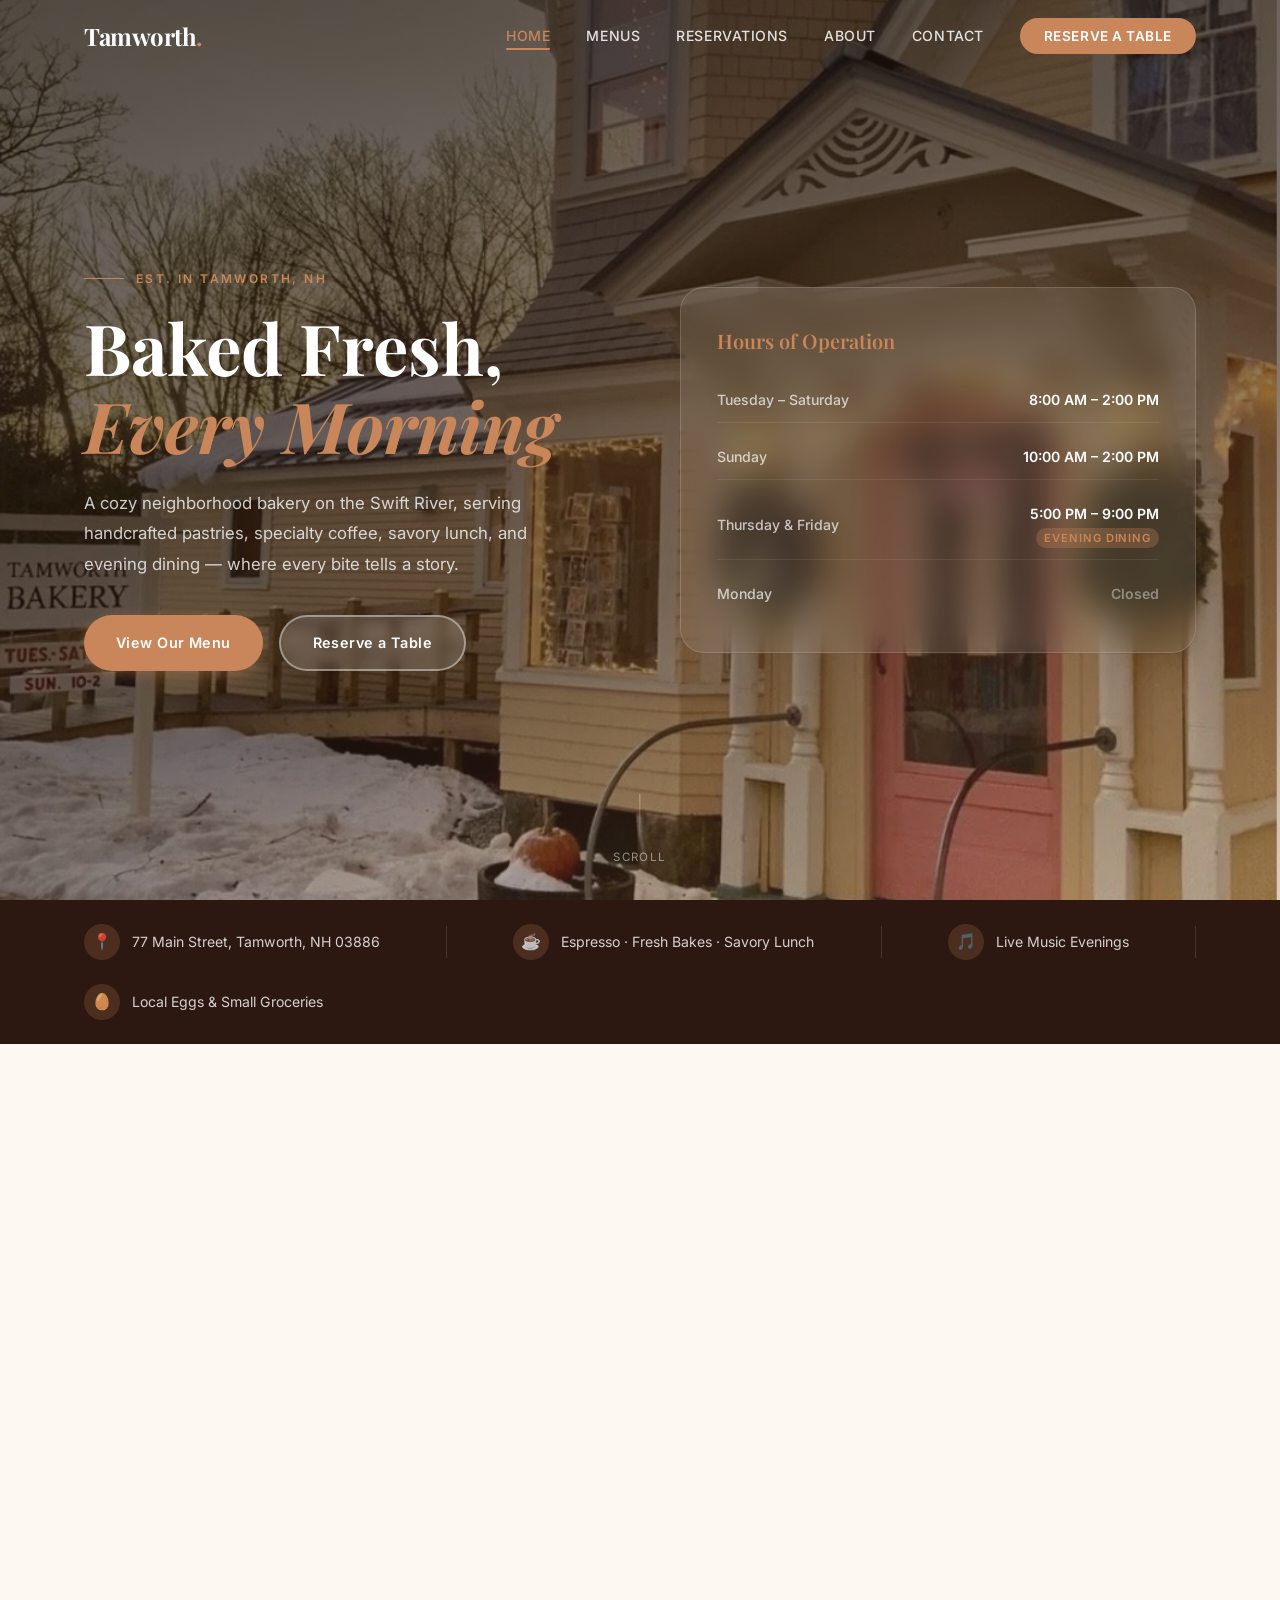
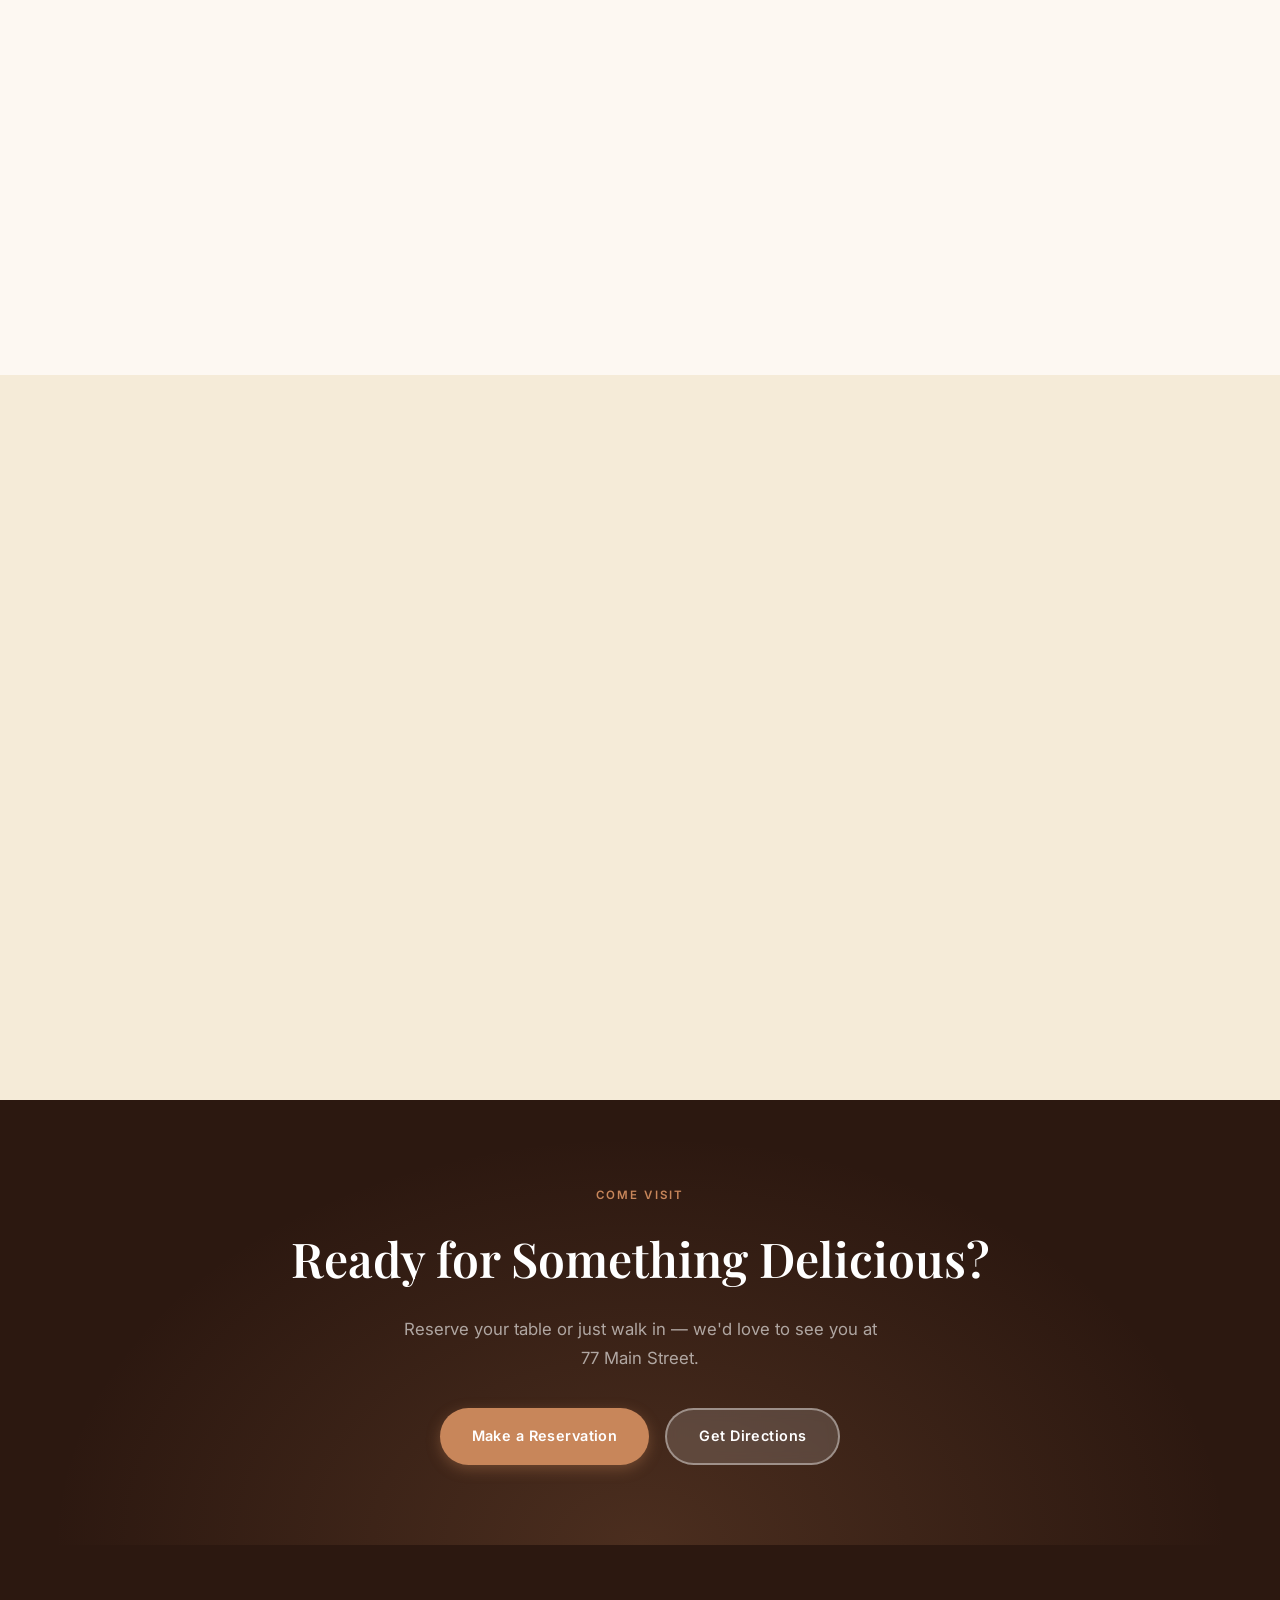
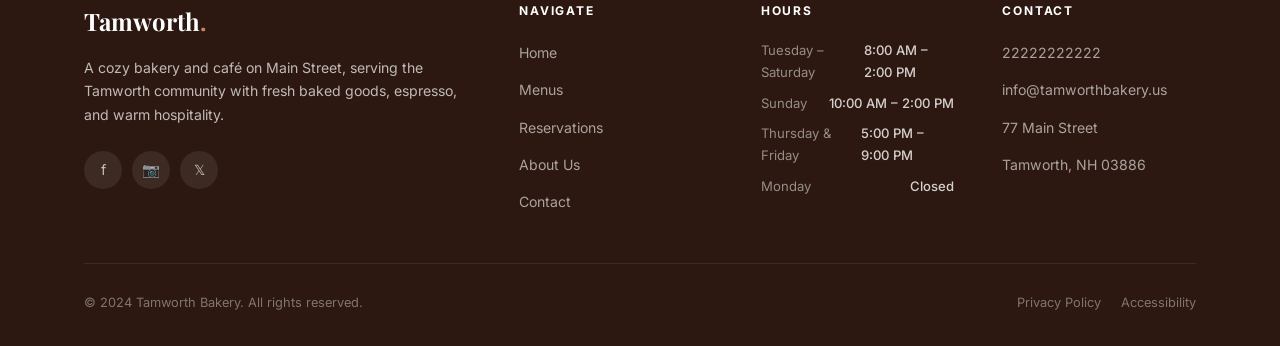
==== commit e86799fa: "Publish 2026-03-13 05:43 UTC" ====
--- a/index.html
+++ b/index.html
@@ -65,7 +65,7 @@
   <!-- ── Hero ── -->
   <section class="hero" aria-label="Welcome">
     
-    <div class="hero-bg" role="img" aria-label="Tamworth Bakery exterior on Main Street" style="background:linear-gradient(160deg,rgba(30,18,12,.72) 0%,rgba(44,24,16,.55) 60%,rgba(200,134,90,.25) 100%),url('images/hero-9c09d8d42176449a96978a2041292e0f.jpg') top left/cover no-repeat;"></div>
+    <div class="hero-bg" role="img" aria-label="Tamworth Bakery exterior on Main Street" style="background:linear-gradient(160deg,rgba(30,18,12,.72) 0%,rgba(44,24,16,.55) 60%,rgba(200,134,90,.25) 100%),url('images/hero-9c09d8d42176449a96978a2041292e0f.jpg') center right/cover no-repeat;"></div>
     <div class="hero-content">
       <div class="hero-text">
         <div class="hero-eyebrow">
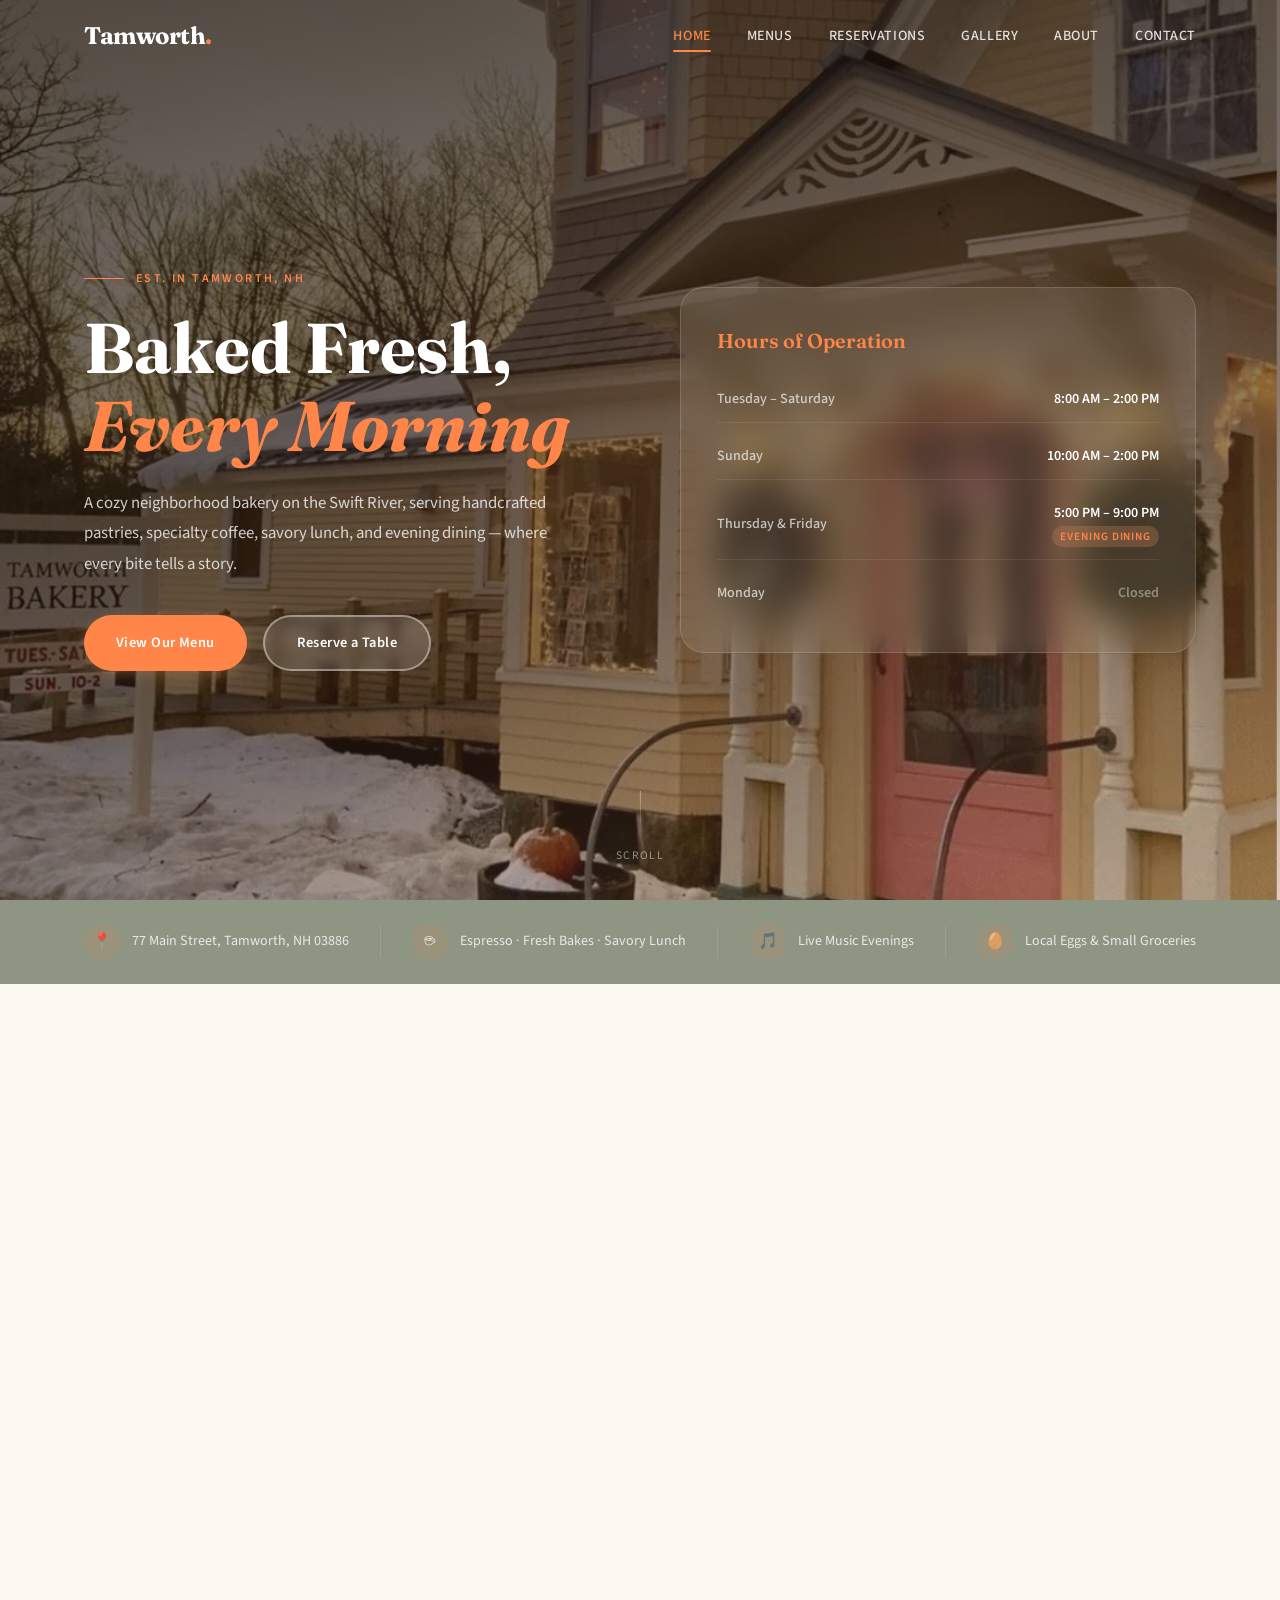
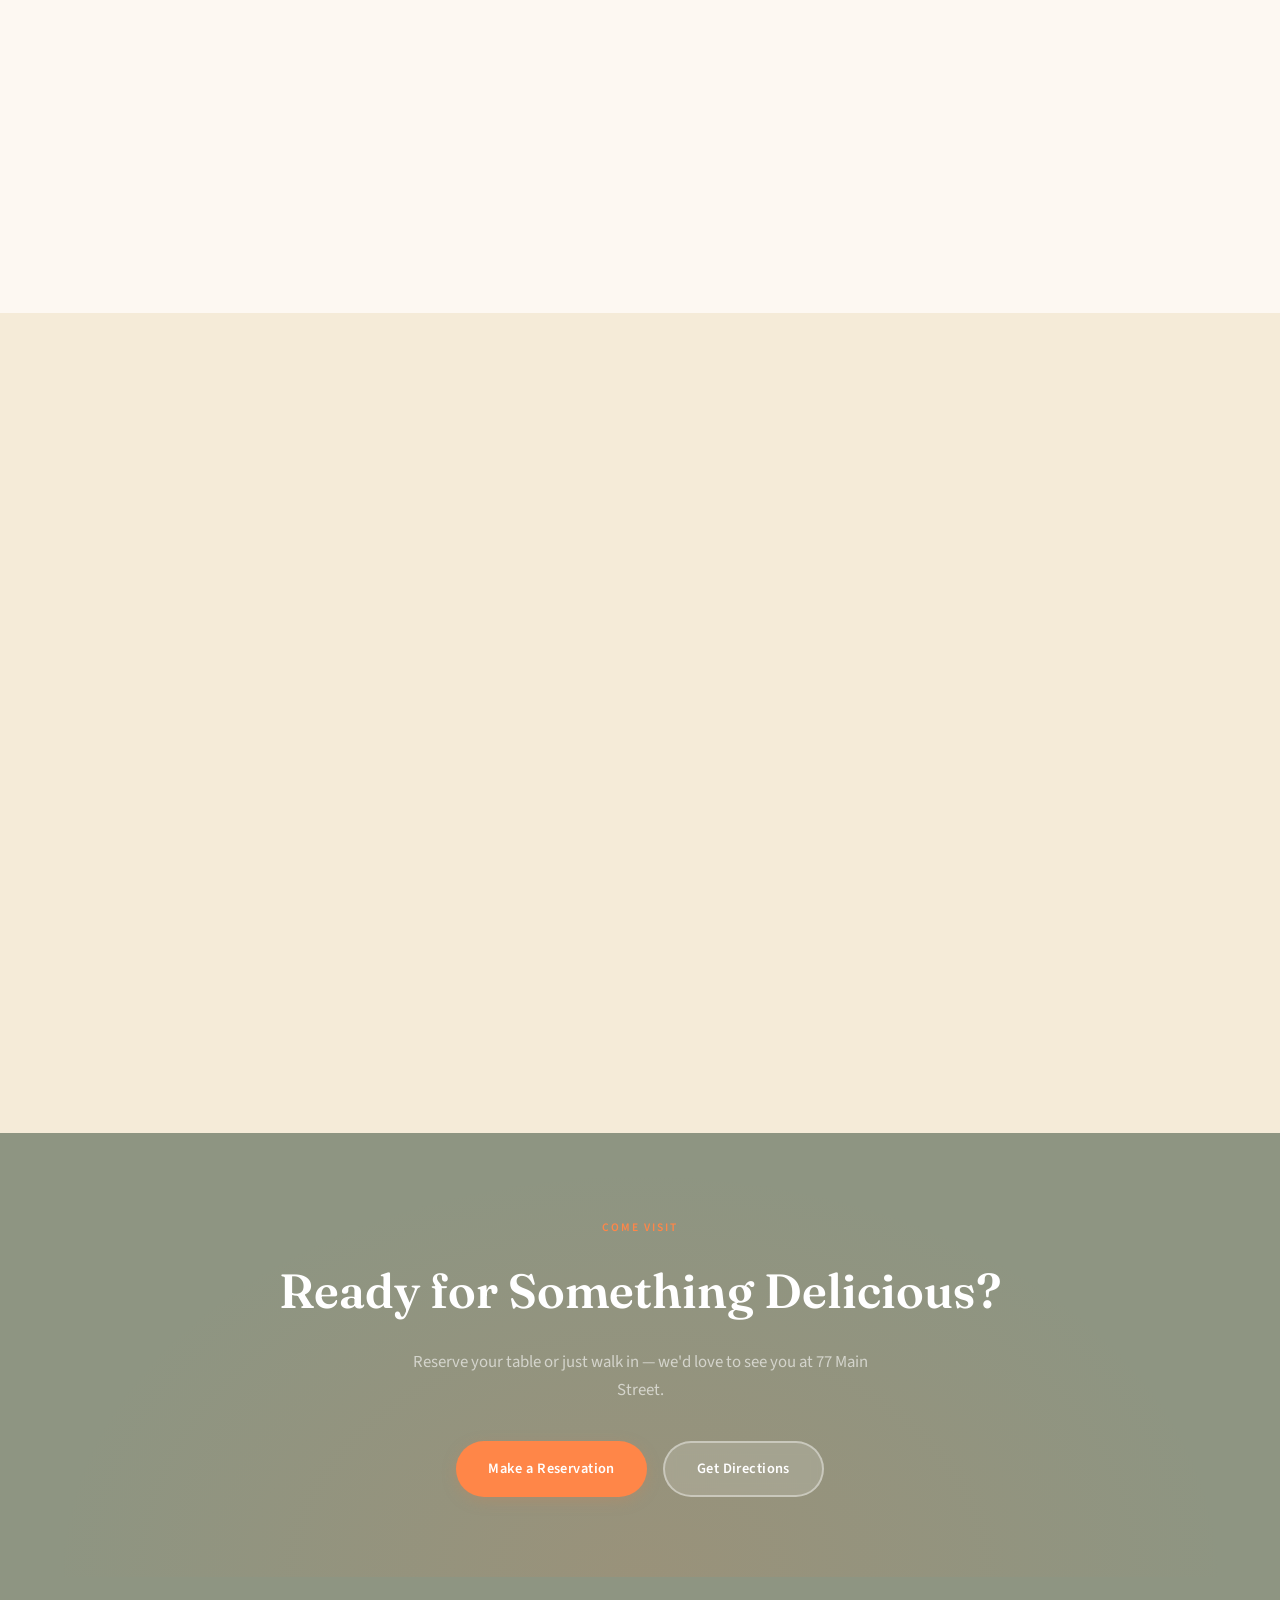
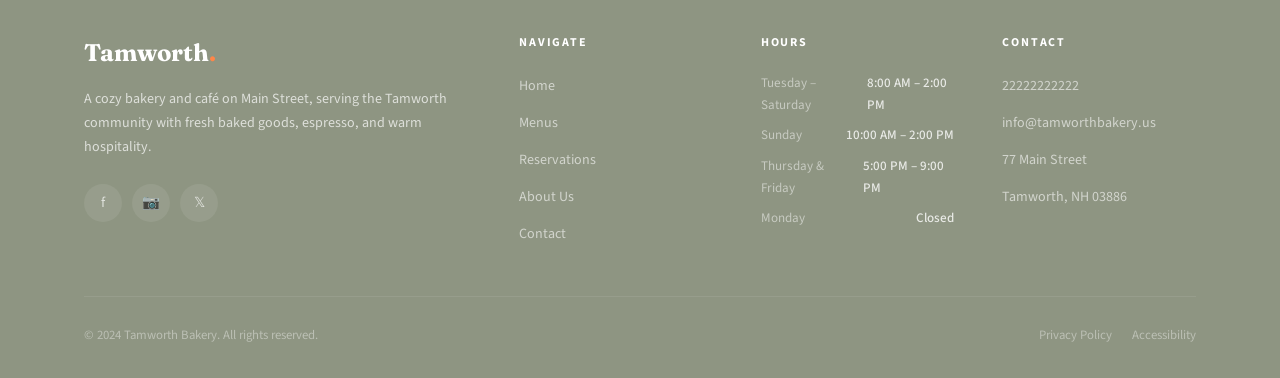
==== commit 48f63cce: "Publish 2026-03-13 18:43 UTC" ====
--- a/index.html
+++ b/index.html
@@ -5,19 +5,20 @@
   <meta charset="UTF-8" />
   <meta name="viewport" content="width=device-width, initial-scale=1.0" />
   <meta name="description" content="Fresh baked goods, espresso, and savory lunch in the heart of Tamworth, NH. Open Tue–Sun." />
-  <meta name="theme-color" content="#2C1810" />
+  <meta name="theme-color" content="#8e9582" />
   <meta property="og:title" content="Tamworth Bakery" />
   <meta property="og:description" content="Fresh baked goods, espresso, and savory lunch in the heart of Tamworth, NH. Open Tue–Sun." />
   <meta property="og:type" content="website" />
   
   <title>Tamworth Bakery — Fresh Baked, Made with Love</title>
   <link rel="stylesheet" href="css/style.css" />
+  <link rel="preconnect" href="https://fonts.googleapis.com"><link href="https://fonts.googleapis.com/css2?family=Fraunces:ital,wght@0,700;0,900;1,400;1,700&family=Source+Sans+3:wght@300;400;500;600&display=swap" rel="stylesheet"><style>:root{--font-serif:'Fraunces',Georgia, serif;--font-sans:'Source Sans 3',sans-serif;}</style>
   <style>
     :root {
-      --color-primary: #2C1810;
-      --color-bg-dark: #2C1810;
-      --color-accent: #C8865A;
-      --color-accent-light: #C8865A;
+      --color-primary: #8e9582;
+      --color-bg-dark: #8e9582;
+      --color-accent: #ff8648;
+      --color-accent-light: #ff8648;
     }
   </style>
   <script type="application/ld+json">
@@ -31,7 +32,7 @@
       "streetAddress": "77 Main Street",
       "addressLocality": "Tamworth, NH 03886"
     },
-    "telephone": "",
+    "telephone": "22222222222",
     "email": "info@tamworthbakery.us",
     "url": ""
   }
@@ -50,9 +51,9 @@
         <li><a href="index.html"         class="nav-link active">Home</a></li>
         <li><a href="menus.html"         class="nav-link ">Menus</a></li>
         <li><a href="reservations.html"  class="nav-link ">Reservations</a></li>
+        <li><a href="gallery.html"       class="nav-link ">Gallery</a></li>
         <li><a href="about.html"         class="nav-link ">About</a></li>
         <li><a href="contact.html"       class="nav-link ">Contact</a></li>
-        <li><a href="reservations.html"  class="nav-link nav-cta">Reserve a Table</a></li>
       </ul>
       <button class="nav-hamburger" aria-label="Toggle menu" aria-expanded="false">
         <span></span><span></span><span></span>
@@ -182,7 +183,7 @@
           </div>
           <div class="special-card-body">
             <p class="special-card-day">Tuesday &amp; Wednesday</p>
-            <h3 class="special-card-name">Why Knots jahknow</h3>
+            <h3 class="special-card-name">Why Knots</h3>
             <p class="special-card-desc">Pillowy, golden-brown knots twisted with care and baked to perfection — a crowd favourite since day one.</p>
           </div>
         </div>
@@ -381,7 +382,7 @@
     </div>
   </section>
 
-  <!-- ── Gallery ── -->
+  <!-- ── Gallery Preview ── -->
   <section class="gallery-section">
     <div class="container">
       <div class="gallery-header fade-up">
@@ -415,6 +416,9 @@
           <div class="gallery-item-overlay">🔍</div>
         </div>
         
+      </div>
+      <div style="text-align:center;margin-top:40px;" class="fade-up">
+        <a href="gallery.html" class="btn btn-outline">View All Photos</a>
       </div>
     </div>
   </section>
@@ -441,9 +445,9 @@
           <div class="footer-logo">Tamworth<span>.</span></div>
           <p class="footer-tagline">A cozy bakery and café on Main Street, serving the Tamworth community with fresh baked goods, espresso, and warm hospitality.</p>
           <div class="social-links">
-            <a href="#" class="social-link" aria-label="Facebook">f</a>
-            <a href="#" class="social-link" aria-label="Instagram">📷</a>
-            <a href="#" class="social-link" aria-label="Twitter/X">𝕏</a>
+            <a href="" class="social-link" aria-label="Facebook">f</a>
+            <a href="" class="social-link" aria-label="Instagram">📷</a>
+            <a href="" class="social-link" aria-label="Twitter/X">𝕏</a>
           </div>
         </div>
         <div>
@@ -485,7 +489,7 @@
         <div>
           <p class="footer-col-title">Contact</p>
           <ul class="footer-links">
-            <li><a href="tel:" class="footer-link">22222222222</a></li>
+            <li><a href="tel:22222222222" class="footer-link">22222222222</a></li>
             <li><a href="mailto:info@tamworthbakery.us" class="footer-link">info@tamworthbakery.us</a></li>
             <li><span class="footer-link" style="cursor:default">77 Main Street</span></li>
             <li><span class="footer-link" style="cursor:default">Tamworth, NH 03886</span></li>
--- a/css/style.css
+++ b/css/style.css
@@ -581,6 +581,84 @@
   font-style: italic;
 }
 
+/* ── Full Menu Page Grid ── */
+.menu-page-grid {
+  display: grid;
+  grid-template-columns: repeat(auto-fill, minmax(300px, 1fr));
+  gap: 24px;
+  margin-bottom: 48px;
+}
+
+.menu-cat-card {
+  background: var(--color-white);
+  border: 1.5px solid var(--color-border);
+  border-radius: var(--radius-lg);
+  overflow: hidden;
+}
+
+.menu-cat-header {
+  display: flex;
+  align-items: center;
+  gap: 12px;
+  padding: 18px 20px;
+  background: var(--color-bg-warm);
+  border-bottom: 1.5px solid var(--color-border);
+}
+
+.menu-cat-icon { font-size: 1.4rem; flex-shrink: 0; }
+
+.menu-cat-name {
+  font-family: var(--font-serif);
+  font-size: 1.1rem;
+  font-weight: 600;
+  color: var(--color-primary);
+}
+
+.menu-cat-items {
+  padding: 8px 0;
+}
+
+.menu-cat-item {
+  display: grid;
+  grid-template-columns: 1fr auto;
+  grid-template-rows: auto auto;
+  column-gap: 12px;
+  row-gap: 2px;
+  padding: 10px 20px;
+  border-bottom: 1px solid var(--color-border);
+  transition: background .15s;
+}
+.menu-cat-item:last-child { border-bottom: none; }
+.menu-cat-item:hover { background: rgba(200,134,90,.05); }
+
+.menu-cat-item-name {
+  grid-column: 1;
+  grid-row: 1;
+  font-size: 0.92rem;
+  font-weight: 500;
+  color: var(--color-text);
+  align-self: center;
+}
+
+.menu-cat-item-note {
+  grid-column: 1;
+  grid-row: 2;
+  font-size: 0.78rem;
+  color: var(--color-text-muted);
+  font-style: italic;
+}
+
+.menu-cat-item-price {
+  grid-column: 2;
+  grid-row: 1;
+  font-size: 0.9rem;
+  font-weight: 600;
+  color: var(--color-accent);
+  white-space: nowrap;
+  align-self: center;
+  text-align: right;
+}
+
 /* ── About Section ── */
 .about-section { background: var(--color-bg); }
 
@@ -732,6 +810,48 @@
   font-size: 1.6rem;
 }
 .gallery-item:hover .gallery-item-overlay { opacity: 1; }
+
+/* ── Full Gallery Page ── */
+.gallery-page-grid {
+  display: grid;
+  grid-template-columns: repeat(4, 1fr);
+  gap: 14px;
+}
+.gallery-page-item {
+  border-radius: var(--radius-md);
+  overflow: hidden;
+  cursor: pointer;
+  position: relative;
+  aspect-ratio: 1 / 1;
+}
+.gallery-page-item img {
+  width: 100%; height: 100%;
+  object-fit: cover;
+  object-position: center;
+  transition: transform 0.5s ease;
+}
+.gallery-page-item:hover img { transform: scale(1.06); }
+.gallery-page-item:hover .gallery-item-overlay { opacity: 1; }
+.gallery-caption {
+  position: absolute;
+  bottom: 0; left: 0; right: 0;
+  background: linear-gradient(transparent, rgba(15,8,4,.75));
+  color: #fff;
+  font-size: 0.8rem;
+  padding: 24px 10px 10px;
+  line-height: 1.4;
+  text-align: center;
+  opacity: 0;
+  transition: opacity .25s;
+}
+.gallery-page-item:hover .gallery-caption { opacity: 1; }
+
+@media (max-width: 1024px) {
+  .gallery-page-grid { grid-template-columns: repeat(3, 1fr); }
+}
+@media (max-width: 600px) {
+  .gallery-page-grid { grid-template-columns: repeat(2, 1fr); gap: 8px; }
+}
 
 /* ── Location / Contact ── */
 .contact-section { background: var(--color-bg); }
@@ -1091,8 +1211,8 @@
 
 /* ── Responsive ── */
 @media (max-width: 1024px) {
-  .hero-content { grid-template-columns: 1fr; gap: 40px; max-width: 660px; }
-  .hero-card { display: none; }
+  .hero-content { grid-template-columns: 1fr; gap: 32px; max-width: 660px; }
+  .hero-card { padding: 24px; }
   .specials-grid { grid-template-columns: 1fr 1fr; }
   .about-layout { grid-template-columns: 1fr; gap: 48px; }
   .about-images { height: 380px; }
